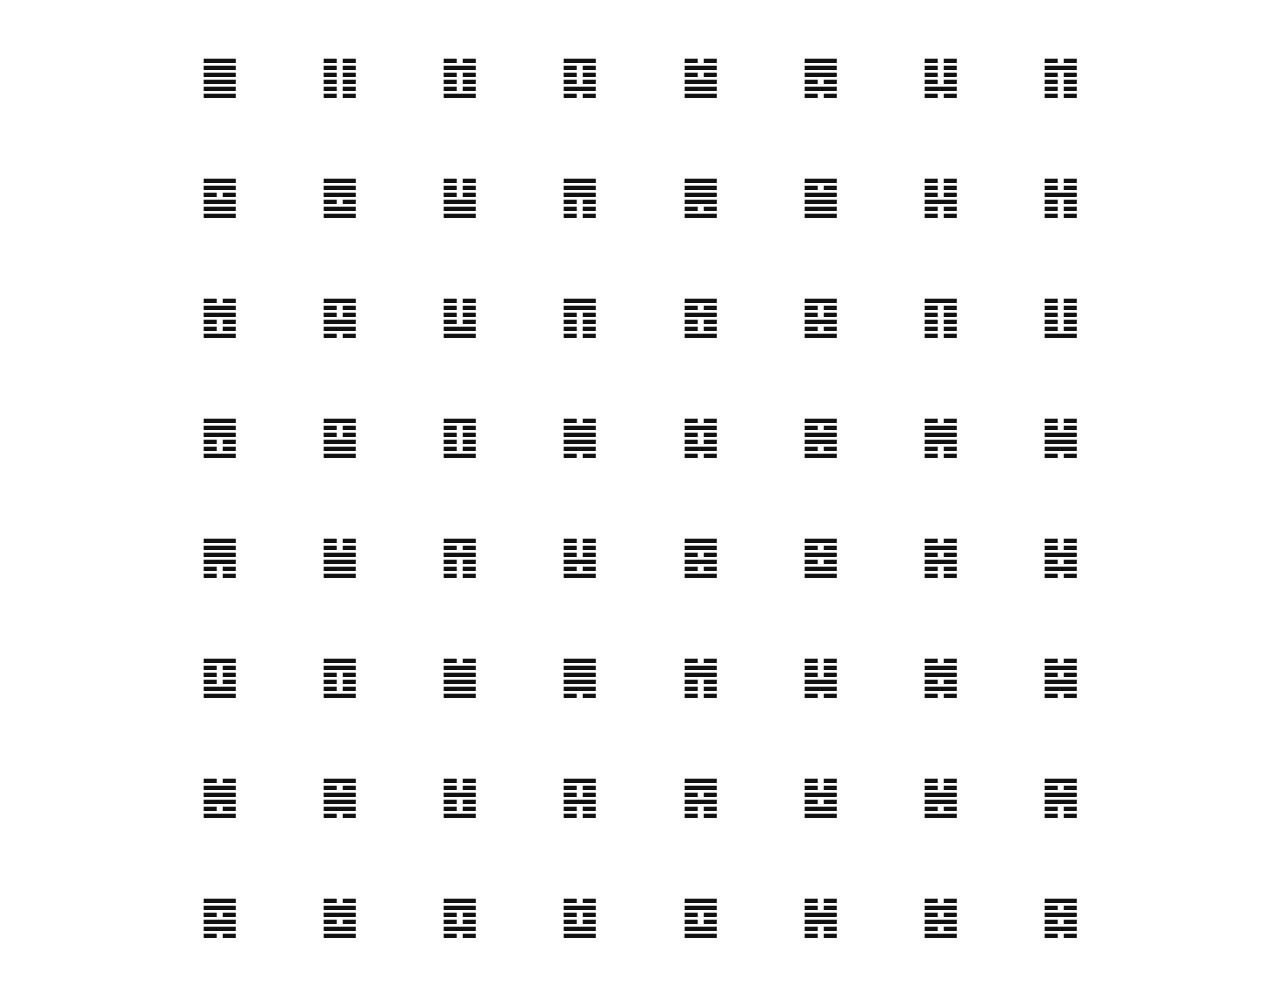
==== index.html @ 6d4bbe8e "hexgram grid" ====
<!doctype html>
<html lang="en">
  <head>
    <meta charset="utf-8">
    <meta name="viewport" content="width=device-width, initial-scale=1">
    <title>Yijing Hexagrams</title>
    <link rel="stylesheet" href="styles.css">
  </head>
  <body>
    <main class="hexagram-grid" aria-label="Yijing hexagrams">
      <a href="#hexagram-01" aria-label="Hexagram 1">䷀</a>
      <a href="#hexagram-02" aria-label="Hexagram 2">䷁</a>
      <a href="#hexagram-03" aria-label="Hexagram 3">䷂</a>
      <a href="#hexagram-04" aria-label="Hexagram 4">䷃</a>
      <a href="#hexagram-05" aria-label="Hexagram 5">䷄</a>
      <a href="#hexagram-06" aria-label="Hexagram 6">䷅</a>
      <a href="#hexagram-07" aria-label="Hexagram 7">䷆</a>
      <a href="#hexagram-08" aria-label="Hexagram 8">䷇</a>
      <a href="#hexagram-09" aria-label="Hexagram 9">䷈</a>
      <a href="#hexagram-10" aria-label="Hexagram 10">䷉</a>
      <a href="#hexagram-11" aria-label="Hexagram 11">䷊</a>
      <a href="#hexagram-12" aria-label="Hexagram 12">䷋</a>
      <a href="#hexagram-13" aria-label="Hexagram 13">䷌</a>
      <a href="#hexagram-14" aria-label="Hexagram 14">䷍</a>
      <a href="#hexagram-15" aria-label="Hexagram 15">䷎</a>
      <a href="#hexagram-16" aria-label="Hexagram 16">䷏</a>
      <a href="#hexagram-17" aria-label="Hexagram 17">䷐</a>
      <a href="#hexagram-18" aria-label="Hexagram 18">䷑</a>
      <a href="#hexagram-19" aria-label="Hexagram 19">䷒</a>
      <a href="#hexagram-20" aria-label="Hexagram 20">䷓</a>
      <a href="#hexagram-21" aria-label="Hexagram 21">䷔</a>
      <a href="#hexagram-22" aria-label="Hexagram 22">䷕</a>
      <a href="#hexagram-23" aria-label="Hexagram 23">䷖</a>
      <a href="#hexagram-24" aria-label="Hexagram 24">䷗</a>
      <a href="#hexagram-25" aria-label="Hexagram 25">䷘</a>
      <a href="#hexagram-26" aria-label="Hexagram 26">䷙</a>
      <a href="#hexagram-27" aria-label="Hexagram 27">䷚</a>
      <a href="#hexagram-28" aria-label="Hexagram 28">䷛</a>
      <a href="#hexagram-29" aria-label="Hexagram 29">䷜</a>
      <a href="#hexagram-30" aria-label="Hexagram 30">䷝</a>
      <a href="#hexagram-31" aria-label="Hexagram 31">䷞</a>
      <a href="#hexagram-32" aria-label="Hexagram 32">䷟</a>
      <a href="#hexagram-33" aria-label="Hexagram 33">䷠</a>
      <a href="#hexagram-34" aria-label="Hexagram 34">䷡</a>
      <a href="#hexagram-35" aria-label="Hexagram 35">䷢</a>
      <a href="#hexagram-36" aria-label="Hexagram 36">䷣</a>
      <a href="#hexagram-37" aria-label="Hexagram 37">䷤</a>
      <a href="#hexagram-38" aria-label="Hexagram 38">䷥</a>
      <a href="#hexagram-39" aria-label="Hexagram 39">䷦</a>
      <a href="#hexagram-40" aria-label="Hexagram 40">䷧</a>
      <a href="#hexagram-41" aria-label="Hexagram 41">䷨</a>
      <a href="#hexagram-42" aria-label="Hexagram 42">䷩</a>
      <a href="#hexagram-43" aria-label="Hexagram 43">䷪</a>
      <a href="#hexagram-44" aria-label="Hexagram 44">䷫</a>
      <a href="#hexagram-45" aria-label="Hexagram 45">䷬</a>
      <a href="#hexagram-46" aria-label="Hexagram 46">䷭</a>
      <a href="#hexagram-47" aria-label="Hexagram 47">䷮</a>
      <a href="#hexagram-48" aria-label="Hexagram 48">䷯</a>
      <a href="#hexagram-49" aria-label="Hexagram 49">䷰</a>
      <a href="#hexagram-50" aria-label="Hexagram 50">䷱</a>
      <a href="#hexagram-51" aria-label="Hexagram 51">䷲</a>
      <a href="#hexagram-52" aria-label="Hexagram 52">䷳</a>
      <a href="#hexagram-53" aria-label="Hexagram 53">䷴</a>
      <a href="#hexagram-54" aria-label="Hexagram 54">䷵</a>
      <a href="#hexagram-55" aria-label="Hexagram 55">䷶</a>
      <a href="#hexagram-56" aria-label="Hexagram 56">䷷</a>
      <a href="#hexagram-57" aria-label="Hexagram 57">䷸</a>
      <a href="#hexagram-58" aria-label="Hexagram 58">䷹</a>
      <a href="#hexagram-59" aria-label="Hexagram 59">䷺</a>
      <a href="#hexagram-60" aria-label="Hexagram 60">䷻</a>
      <a href="#hexagram-61" aria-label="Hexagram 61">䷼</a>
      <a href="#hexagram-62" aria-label="Hexagram 62">䷽</a>
      <a href="#hexagram-63" aria-label="Hexagram 63">䷾</a>
      <a href="#hexagram-64" aria-label="Hexagram 64">䷿</a>
    </main>
  </body>
</html>
---- styles.css ----
html,
body {
  margin: 0;
  min-height: 100%;
  background: #fff;
}

body {
  min-height: 100vh;
  display: grid;
  place-items: center;
  padding: 16px;
  box-sizing: border-box;
  font-family:
    "Noto Sans Symbols 2", "Segoe UI Symbol", "Apple Symbols", sans-serif;
}

.hexagram-grid {
  display: grid;
  grid-template-columns: repeat(8, minmax(0, 1fr));
  gap: 1px;
  width: min(960px, 100%);
  max-width: 960px;
}

.hexagram-grid a {
  display: grid;
  place-items: center;
  aspect-ratio: 1;
  color: #111;
  font-size: 2.75rem;
  line-height: 1;
  text-decoration: none;
}

.hexagram-grid a:hover,
.hexagram-grid a:focus-visible {
  outline: none;
}
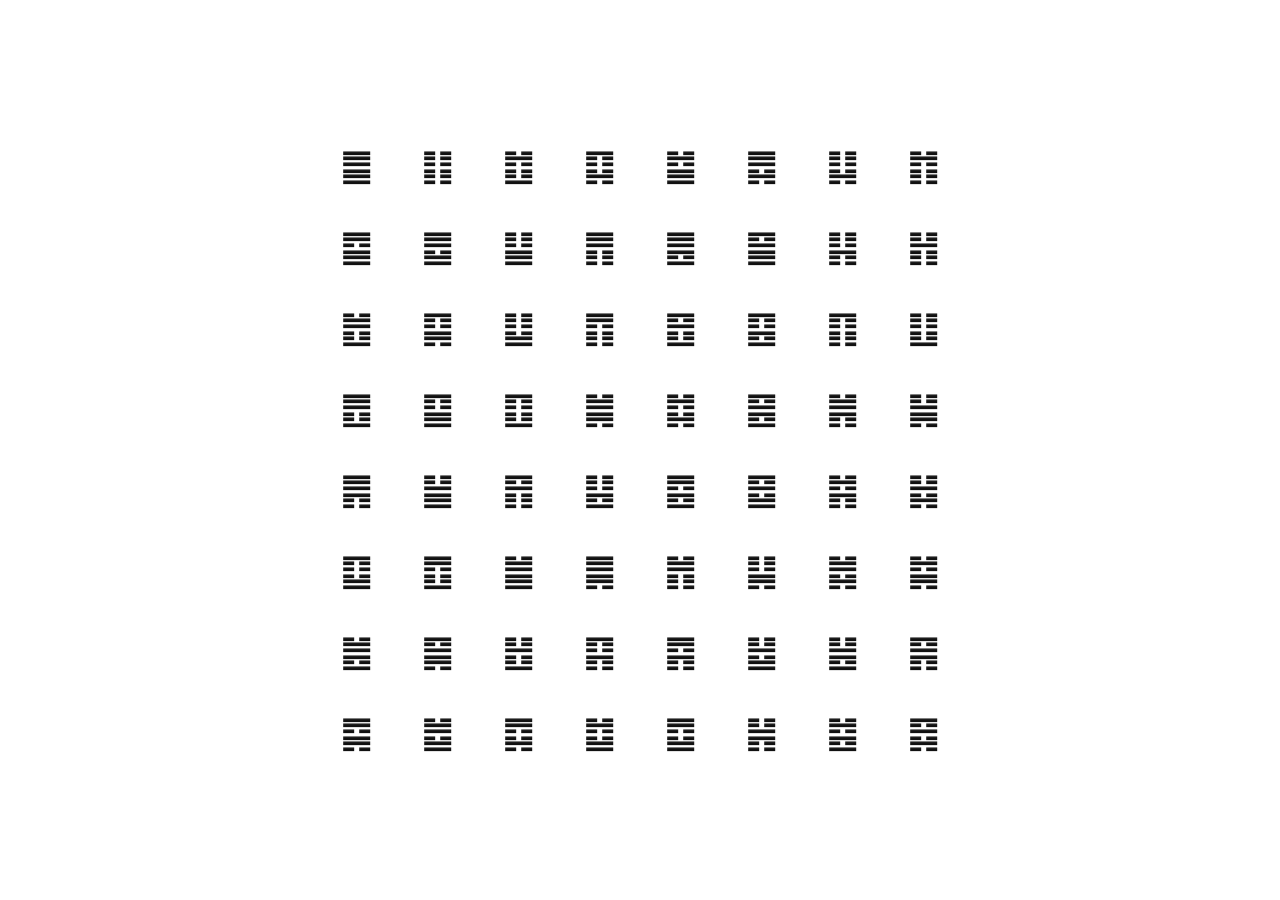
==== commit c53121e9: "squares" ====
--- a/index.html
+++ b/index.html
@@ -7,71 +7,132 @@
     <link rel="stylesheet" href="styles.css">
   </head>
   <body>
-    <main class="hexagram-grid" aria-label="Yijing hexagrams">
-      <a href="#hexagram-01" aria-label="Hexagram 1">䷀</a>
-      <a href="#hexagram-02" aria-label="Hexagram 2">䷁</a>
-      <a href="#hexagram-03" aria-label="Hexagram 3">䷂</a>
-      <a href="#hexagram-04" aria-label="Hexagram 4">䷃</a>
-      <a href="#hexagram-05" aria-label="Hexagram 5">䷄</a>
-      <a href="#hexagram-06" aria-label="Hexagram 6">䷅</a>
-      <a href="#hexagram-07" aria-label="Hexagram 7">䷆</a>
-      <a href="#hexagram-08" aria-label="Hexagram 8">䷇</a>
-      <a href="#hexagram-09" aria-label="Hexagram 9">䷈</a>
-      <a href="#hexagram-10" aria-label="Hexagram 10">䷉</a>
-      <a href="#hexagram-11" aria-label="Hexagram 11">䷊</a>
-      <a href="#hexagram-12" aria-label="Hexagram 12">䷋</a>
-      <a href="#hexagram-13" aria-label="Hexagram 13">䷌</a>
-      <a href="#hexagram-14" aria-label="Hexagram 14">䷍</a>
-      <a href="#hexagram-15" aria-label="Hexagram 15">䷎</a>
-      <a href="#hexagram-16" aria-label="Hexagram 16">䷏</a>
-      <a href="#hexagram-17" aria-label="Hexagram 17">䷐</a>
-      <a href="#hexagram-18" aria-label="Hexagram 18">䷑</a>
-      <a href="#hexagram-19" aria-label="Hexagram 19">䷒</a>
-      <a href="#hexagram-20" aria-label="Hexagram 20">䷓</a>
-      <a href="#hexagram-21" aria-label="Hexagram 21">䷔</a>
-      <a href="#hexagram-22" aria-label="Hexagram 22">䷕</a>
-      <a href="#hexagram-23" aria-label="Hexagram 23">䷖</a>
-      <a href="#hexagram-24" aria-label="Hexagram 24">䷗</a>
-      <a href="#hexagram-25" aria-label="Hexagram 25">䷘</a>
-      <a href="#hexagram-26" aria-label="Hexagram 26">䷙</a>
-      <a href="#hexagram-27" aria-label="Hexagram 27">䷚</a>
-      <a href="#hexagram-28" aria-label="Hexagram 28">䷛</a>
-      <a href="#hexagram-29" aria-label="Hexagram 29">䷜</a>
-      <a href="#hexagram-30" aria-label="Hexagram 30">䷝</a>
-      <a href="#hexagram-31" aria-label="Hexagram 31">䷞</a>
-      <a href="#hexagram-32" aria-label="Hexagram 32">䷟</a>
-      <a href="#hexagram-33" aria-label="Hexagram 33">䷠</a>
-      <a href="#hexagram-34" aria-label="Hexagram 34">䷡</a>
-      <a href="#hexagram-35" aria-label="Hexagram 35">䷢</a>
-      <a href="#hexagram-36" aria-label="Hexagram 36">䷣</a>
-      <a href="#hexagram-37" aria-label="Hexagram 37">䷤</a>
-      <a href="#hexagram-38" aria-label="Hexagram 38">䷥</a>
-      <a href="#hexagram-39" aria-label="Hexagram 39">䷦</a>
-      <a href="#hexagram-40" aria-label="Hexagram 40">䷧</a>
-      <a href="#hexagram-41" aria-label="Hexagram 41">䷨</a>
-      <a href="#hexagram-42" aria-label="Hexagram 42">䷩</a>
-      <a href="#hexagram-43" aria-label="Hexagram 43">䷪</a>
-      <a href="#hexagram-44" aria-label="Hexagram 44">䷫</a>
-      <a href="#hexagram-45" aria-label="Hexagram 45">䷬</a>
-      <a href="#hexagram-46" aria-label="Hexagram 46">䷭</a>
-      <a href="#hexagram-47" aria-label="Hexagram 47">䷮</a>
-      <a href="#hexagram-48" aria-label="Hexagram 48">䷯</a>
-      <a href="#hexagram-49" aria-label="Hexagram 49">䷰</a>
-      <a href="#hexagram-50" aria-label="Hexagram 50">䷱</a>
-      <a href="#hexagram-51" aria-label="Hexagram 51">䷲</a>
-      <a href="#hexagram-52" aria-label="Hexagram 52">䷳</a>
-      <a href="#hexagram-53" aria-label="Hexagram 53">䷴</a>
-      <a href="#hexagram-54" aria-label="Hexagram 54">䷵</a>
-      <a href="#hexagram-55" aria-label="Hexagram 55">䷶</a>
-      <a href="#hexagram-56" aria-label="Hexagram 56">䷷</a>
-      <a href="#hexagram-57" aria-label="Hexagram 57">䷸</a>
-      <a href="#hexagram-58" aria-label="Hexagram 58">䷹</a>
-      <a href="#hexagram-59" aria-label="Hexagram 59">䷺</a>
-      <a href="#hexagram-60" aria-label="Hexagram 60">䷻</a>
-      <a href="#hexagram-61" aria-label="Hexagram 61">䷼</a>
-      <a href="#hexagram-62" aria-label="Hexagram 62">䷽</a>
-      <a href="#hexagram-63" aria-label="Hexagram 63">䷾</a>
-      <a href="#hexagram-64" aria-label="Hexagram 64">䷿</a>
-    </main>
+    <div class="scene">
+      <div class="board-cube" id="board-cube">
+        <main class="face hexagram-grid" aria-label="Yijing hexagrams">
+          <a href="#hexagram-01" aria-label="Hexagram 1 乾"><span class="hexagram-label"><span class="symbol" aria-hidden="true">䷀</span><span class="hanzi" aria-hidden="true">乾</span></span></a>
+          <a href="#hexagram-02" aria-label="Hexagram 2 坤"><span class="hexagram-label"><span class="symbol" aria-hidden="true">䷁</span><span class="hanzi" aria-hidden="true">坤</span></span></a>
+          <a href="#hexagram-03" aria-label="Hexagram 3 屯"><span class="hexagram-label"><span class="symbol" aria-hidden="true">䷂</span><span class="hanzi" aria-hidden="true">屯</span></span></a>
+          <a href="#hexagram-04" aria-label="Hexagram 4 蒙"><span class="hexagram-label"><span class="symbol" aria-hidden="true">䷃</span><span class="hanzi" aria-hidden="true">蒙</span></span></a>
+          <a href="#hexagram-05" aria-label="Hexagram 5 需"><span class="hexagram-label"><span class="symbol" aria-hidden="true">䷄</span><span class="hanzi" aria-hidden="true">需</span></span></a>
+          <a href="#hexagram-06" aria-label="Hexagram 6 訟"><span class="hexagram-label"><span class="symbol" aria-hidden="true">䷅</span><span class="hanzi" aria-hidden="true">訟</span></span></a>
+          <a href="#hexagram-07" aria-label="Hexagram 7 師"><span class="hexagram-label"><span class="symbol" aria-hidden="true">䷆</span><span class="hanzi" aria-hidden="true">師</span></span></a>
+          <a href="#hexagram-08" aria-label="Hexagram 8 比"><span class="hexagram-label"><span class="symbol" aria-hidden="true">䷇</span><span class="hanzi" aria-hidden="true">比</span></span></a>
+          <a href="#hexagram-09" aria-label="Hexagram 9 小畜"><span class="hexagram-label"><span class="symbol" aria-hidden="true">䷈</span><span class="hanzi" aria-hidden="true">小畜</span></span></a>
+          <a href="#hexagram-10" aria-label="Hexagram 10 履"><span class="hexagram-label"><span class="symbol" aria-hidden="true">䷉</span><span class="hanzi" aria-hidden="true">履</span></span></a>
+          <a href="#hexagram-11" aria-label="Hexagram 11 泰"><span class="hexagram-label"><span class="symbol" aria-hidden="true">䷊</span><span class="hanzi" aria-hidden="true">泰</span></span></a>
+          <a href="#hexagram-12" aria-label="Hexagram 12 否"><span class="hexagram-label"><span class="symbol" aria-hidden="true">䷋</span><span class="hanzi" aria-hidden="true">否</span></span></a>
+          <a href="#hexagram-13" aria-label="Hexagram 13 同人"><span class="hexagram-label"><span class="symbol" aria-hidden="true">䷌</span><span class="hanzi" aria-hidden="true">同人</span></span></a>
+          <a href="#hexagram-14" aria-label="Hexagram 14 大有"><span class="hexagram-label"><span class="symbol" aria-hidden="true">䷍</span><span class="hanzi" aria-hidden="true">大有</span></span></a>
+          <a href="#hexagram-15" aria-label="Hexagram 15 謙"><span class="hexagram-label"><span class="symbol" aria-hidden="true">䷎</span><span class="hanzi" aria-hidden="true">謙</span></span></a>
+          <a href="#hexagram-16" aria-label="Hexagram 16 豫"><span class="hexagram-label"><span class="symbol" aria-hidden="true">䷏</span><span class="hanzi" aria-hidden="true">豫</span></span></a>
+          <a href="#hexagram-17" aria-label="Hexagram 17 隨"><span class="hexagram-label"><span class="symbol" aria-hidden="true">䷐</span><span class="hanzi" aria-hidden="true">隨</span></span></a>
+          <a href="#hexagram-18" aria-label="Hexagram 18 蠱"><span class="hexagram-label"><span class="symbol" aria-hidden="true">䷑</span><span class="hanzi" aria-hidden="true">蠱</span></span></a>
+          <a href="#hexagram-19" aria-label="Hexagram 19 臨"><span class="hexagram-label"><span class="symbol" aria-hidden="true">䷒</span><span class="hanzi" aria-hidden="true">臨</span></span></a>
+          <a href="#hexagram-20" aria-label="Hexagram 20 觀"><span class="hexagram-label"><span class="symbol" aria-hidden="true">䷓</span><span class="hanzi" aria-hidden="true">觀</span></span></a>
+          <a href="#hexagram-21" aria-label="Hexagram 21 噬嗑"><span class="hexagram-label"><span class="symbol" aria-hidden="true">䷔</span><span class="hanzi" aria-hidden="true">噬嗑</span></span></a>
+          <a href="#hexagram-22" aria-label="Hexagram 22 賁"><span class="hexagram-label"><span class="symbol" aria-hidden="true">䷕</span><span class="hanzi" aria-hidden="true">賁</span></span></a>
+          <a href="#hexagram-23" aria-label="Hexagram 23 剝"><span class="hexagram-label"><span class="symbol" aria-hidden="true">䷖</span><span class="hanzi" aria-hidden="true">剝</span></span></a>
+          <a href="#hexagram-24" aria-label="Hexagram 24 復"><span class="hexagram-label"><span class="symbol" aria-hidden="true">䷗</span><span class="hanzi" aria-hidden="true">復</span></span></a>
+          <a href="#hexagram-25" aria-label="Hexagram 25 無妄"><span class="hexagram-label"><span class="symbol" aria-hidden="true">䷘</span><span class="hanzi" aria-hidden="true">無妄</span></span></a>
+          <a href="#hexagram-26" aria-label="Hexagram 26 大畜"><span class="hexagram-label"><span class="symbol" aria-hidden="true">䷙</span><span class="hanzi" aria-hidden="true">大畜</span></span></a>
+          <a href="#hexagram-27" aria-label="Hexagram 27 頤"><span class="hexagram-label"><span class="symbol" aria-hidden="true">䷚</span><span class="hanzi" aria-hidden="true">頤</span></span></a>
+          <a href="#hexagram-28" aria-label="Hexagram 28 大過"><span class="hexagram-label"><span class="symbol" aria-hidden="true">䷛</span><span class="hanzi" aria-hidden="true">大過</span></span></a>
+          <a href="#hexagram-29" aria-label="Hexagram 29 坎"><span class="hexagram-label"><span class="symbol" aria-hidden="true">䷜</span><span class="hanzi" aria-hidden="true">坎</span></span></a>
+          <a href="#hexagram-30" aria-label="Hexagram 30 離"><span class="hexagram-label"><span class="symbol" aria-hidden="true">䷝</span><span class="hanzi" aria-hidden="true">離</span></span></a>
+          <a href="#hexagram-31" aria-label="Hexagram 31 咸"><span class="hexagram-label"><span class="symbol" aria-hidden="true">䷞</span><span class="hanzi" aria-hidden="true">咸</span></span></a>
+          <a href="#hexagram-32" aria-label="Hexagram 32 恆"><span class="hexagram-label"><span class="symbol" aria-hidden="true">䷟</span><span class="hanzi" aria-hidden="true">恆</span></span></a>
+          <a href="#hexagram-33" aria-label="Hexagram 33 遯"><span class="hexagram-label"><span class="symbol" aria-hidden="true">䷠</span><span class="hanzi" aria-hidden="true">遯</span></span></a>
+          <a href="#hexagram-34" aria-label="Hexagram 34 大壯"><span class="hexagram-label"><span class="symbol" aria-hidden="true">䷡</span><span class="hanzi" aria-hidden="true">大壯</span></span></a>
+          <a href="#hexagram-35" aria-label="Hexagram 35 晉"><span class="hexagram-label"><span class="symbol" aria-hidden="true">䷢</span><span class="hanzi" aria-hidden="true">晉</span></span></a>
+          <a href="#hexagram-36" aria-label="Hexagram 36 明夷"><span class="hexagram-label"><span class="symbol" aria-hidden="true">䷣</span><span class="hanzi" aria-hidden="true">明夷</span></span></a>
+          <a href="#hexagram-37" aria-label="Hexagram 37 家人"><span class="hexagram-label"><span class="symbol" aria-hidden="true">䷤</span><span class="hanzi" aria-hidden="true">家人</span></span></a>
+          <a href="#hexagram-38" aria-label="Hexagram 38 睽"><span class="hexagram-label"><span class="symbol" aria-hidden="true">䷥</span><span class="hanzi" aria-hidden="true">睽</span></span></a>
+          <a href="#hexagram-39" aria-label="Hexagram 39 蹇"><span class="hexagram-label"><span class="symbol" aria-hidden="true">䷦</span><span class="hanzi" aria-hidden="true">蹇</span></span></a>
+          <a href="#hexagram-40" aria-label="Hexagram 40 解"><span class="hexagram-label"><span class="symbol" aria-hidden="true">䷧</span><span class="hanzi" aria-hidden="true">解</span></span></a>
+          <a href="#hexagram-41" aria-label="Hexagram 41 損"><span class="hexagram-label"><span class="symbol" aria-hidden="true">䷨</span><span class="hanzi" aria-hidden="true">損</span></span></a>
+          <a href="#hexagram-42" aria-label="Hexagram 42 益"><span class="hexagram-label"><span class="symbol" aria-hidden="true">䷩</span><span class="hanzi" aria-hidden="true">益</span></span></a>
+          <a href="#hexagram-43" aria-label="Hexagram 43 夬"><span class="hexagram-label"><span class="symbol" aria-hidden="true">䷪</span><span class="hanzi" aria-hidden="true">夬</span></span></a>
+          <a href="#hexagram-44" aria-label="Hexagram 44 姤"><span class="hexagram-label"><span class="symbol" aria-hidden="true">䷫</span><span class="hanzi" aria-hidden="true">姤</span></span></a>
+          <a href="#hexagram-45" aria-label="Hexagram 45 萃"><span class="hexagram-label"><span class="symbol" aria-hidden="true">䷬</span><span class="hanzi" aria-hidden="true">萃</span></span></a>
+          <a href="#hexagram-46" aria-label="Hexagram 46 升"><span class="hexagram-label"><span class="symbol" aria-hidden="true">䷭</span><span class="hanzi" aria-hidden="true">升</span></span></a>
+          <a href="#hexagram-47" aria-label="Hexagram 47 困"><span class="hexagram-label"><span class="symbol" aria-hidden="true">䷮</span><span class="hanzi" aria-hidden="true">困</span></span></a>
+          <a href="#hexagram-48" aria-label="Hexagram 48 井"><span class="hexagram-label"><span class="symbol" aria-hidden="true">䷯</span><span class="hanzi" aria-hidden="true">井</span></span></a>
+          <a href="#hexagram-49" aria-label="Hexagram 49 革"><span class="hexagram-label"><span class="symbol" aria-hidden="true">䷰</span><span class="hanzi" aria-hidden="true">革</span></span></a>
+          <a href="#hexagram-50" aria-label="Hexagram 50 鼎"><span class="hexagram-label"><span class="symbol" aria-hidden="true">䷱</span><span class="hanzi" aria-hidden="true">鼎</span></span></a>
+          <a href="#hexagram-51" aria-label="Hexagram 51 震"><span class="hexagram-label"><span class="symbol" aria-hidden="true">䷲</span><span class="hanzi" aria-hidden="true">震</span></span></a>
+          <a href="#hexagram-52" aria-label="Hexagram 52 艮"><span class="hexagram-label"><span class="symbol" aria-hidden="true">䷳</span><span class="hanzi" aria-hidden="true">艮</span></span></a>
+          <a href="#hexagram-53" aria-label="Hexagram 53 漸"><span class="hexagram-label"><span class="symbol" aria-hidden="true">䷴</span><span class="hanzi" aria-hidden="true">漸</span></span></a>
+          <a href="#hexagram-54" aria-label="Hexagram 54 歸妹"><span class="hexagram-label"><span class="symbol" aria-hidden="true">䷵</span><span class="hanzi" aria-hidden="true">歸妹</span></span></a>
+          <a href="#hexagram-55" aria-label="Hexagram 55 豐"><span class="hexagram-label"><span class="symbol" aria-hidden="true">䷶</span><span class="hanzi" aria-hidden="true">豐</span></span></a>
+          <a href="#hexagram-56" aria-label="Hexagram 56 旅"><span class="hexagram-label"><span class="symbol" aria-hidden="true">䷷</span><span class="hanzi" aria-hidden="true">旅</span></span></a>
+          <a href="#hexagram-57" aria-label="Hexagram 57 巽"><span class="hexagram-label"><span class="symbol" aria-hidden="true">䷸</span><span class="hanzi" aria-hidden="true">巽</span></span></a>
+          <a href="#hexagram-58" aria-label="Hexagram 58 兌"><span class="hexagram-label"><span class="symbol" aria-hidden="true">䷹</span><span class="hanzi" aria-hidden="true">兌</span></span></a>
+          <a href="#hexagram-59" aria-label="Hexagram 59 渙"><span class="hexagram-label"><span class="symbol" aria-hidden="true">䷺</span><span class="hanzi" aria-hidden="true">渙</span></span></a>
+          <a href="#hexagram-60" aria-label="Hexagram 60 節"><span class="hexagram-label"><span class="symbol" aria-hidden="true">䷻</span><span class="hanzi" aria-hidden="true">節</span></span></a>
+          <a href="#hexagram-61" aria-label="Hexagram 61 中孚"><span class="hexagram-label"><span class="symbol" aria-hidden="true">䷼</span><span class="hanzi" aria-hidden="true">中孚</span></span></a>
+          <a href="#hexagram-62" aria-label="Hexagram 62 小過"><span class="hexagram-label"><span class="symbol" aria-hidden="true">䷽</span><span class="hanzi" aria-hidden="true">小過</span></span></a>
+          <a href="#hexagram-63" aria-label="Hexagram 63 既濟"><span class="hexagram-label"><span class="symbol" aria-hidden="true">䷾</span><span class="hanzi" aria-hidden="true">既濟</span></span></a>
+          <a href="#hexagram-64" aria-label="Hexagram 64 未濟"><span class="hexagram-label"><span class="symbol" aria-hidden="true">䷿</span><span class="hanzi" aria-hidden="true">未濟</span></span></a>
+        </main>
+        <section class="face chapter-detail" aria-live="polite">
+          <div class="chapter-frame">
+            <p class="chapter-kicker" id="chapter-kicker">易經</p>
+            <h1 class="chapter-title" id="chapter-title">第01卦 乾</h1>
+            <p class="chapter-symbol" id="chapter-symbol">䷀</p>
+            <div class="chapter-copy" id="chapter-copy">
+              <p>天地玄黃，宇宙洪荒。日月盈昃，辰宿列張。寒來暑往，秋收冬藏。此處暫為章節占位，用以承接卦辭、彖傳、象傳與後續注解。</p>
+              <p>雲騰致雨，露結為霜。金生麗水，玉出崑岡。若此頁日後接入正文，版面可在此延展出段落、註腳、異文與今譯。</p>
+            </div>
+            <button class="chapter-close" id="chapter-close" type="button">返回卦盤</button>
+          </div>
+        </section>
+      </div>
+    </div>
+    <script>
+      const cube = document.getElementById("board-cube");
+      const grid = document.querySelector(".hexagram-grid");
+      const title = document.getElementById("chapter-title");
+      const kicker = document.getElementById("chapter-kicker");
+      const symbol = document.getElementById("chapter-symbol");
+      const copy = document.getElementById("chapter-copy");
+      const closeButton = document.getElementById("chapter-close");
+
+      const fillerParagraphs = [
+        "天地玄黃，宇宙洪荒。日月盈昃，辰宿列張。寒來暑往，秋收冬藏。此處暫為章節占位，用以承接卦辭、彖傳、象傳與後續注解。",
+        "雲騰致雨，露結為霜。金生麗水，玉出崑岡。若此頁日後接入正文，版面可在此延展出段落、註腳、異文與今譯。",
+        "龍師火帝，鳥官人皇。推步陰陽，裁成文理。今先置漢文假稿，使翻面之後有篇章氣息，待真實內容補入時再行替換。"
+      ];
+
+      function openChapter(link) {
+        const match = link.getAttribute("href")?.match(/(\\d+)/);
+        const number = match ? match[1] : "01";
+        const hanzi = link.querySelector(".hanzi")?.textContent?.trim() || "";
+        const mark = link.querySelector(".symbol")?.textContent?.trim() || "";
+
+        kicker.textContent = "易經 占位章節";
+        title.textContent = `第${number}卦 ${hanzi}`;
+        symbol.textContent = mark;
+        copy.innerHTML = fillerParagraphs
+          .map((paragraph) => `<p>${paragraph}</p>`)
+          .join("");
+
+        cube.classList.add("is-flipped");
+      }
+
+      grid.addEventListener("click", (event) => {
+        const link = event.target.closest("a");
+        if (!link) {
+          return;
+        }
+
+        event.preventDefault();
+        openChapter(link);
+      });
+
+      closeButton.addEventListener("click", () => {
+        cube.classList.remove("is-flipped");
+      });
+    </script>
   </body>
 </html>
--- a/styles.css
+++ b/styles.css
@@ -9,18 +9,43 @@
   min-height: 100vh;
   display: grid;
   place-items: center;
-  padding: 16px;
+  padding: 0;
   box-sizing: border-box;
   font-family:
     "Noto Sans Symbols 2", "Segoe UI Symbol", "Apple Symbols", sans-serif;
 }
 
+.scene {
+  width: min(72vmin, calc(100vmin - 24px));
+  aspect-ratio: 1;
+  perspective: 1800px;
+}
+
+.board-cube {
+  position: relative;
+  width: 100%;
+  height: 100%;
+  transform-style: preserve-3d;
+  transition: transform 1100ms cubic-bezier(0.2, 0.8, 0.2, 1);
+}
+
+.board-cube.is-flipped {
+  transform: rotateY(180deg);
+}
+
+.face {
+  position: absolute;
+  inset: 0;
+  backface-visibility: hidden;
+}
+
 .hexagram-grid {
   display: grid;
   grid-template-columns: repeat(8, minmax(0, 1fr));
-  gap: 1px;
-  width: min(960px, 100%);
-  max-width: 960px;
+  gap: 0;
+  width: 100%;
+  height: 100%;
+  background: #fff;
 }
 
 .hexagram-grid a {
@@ -28,12 +53,112 @@
   place-items: center;
   aspect-ratio: 1;
   color: #111;
-  font-size: 2.75rem;
+  text-decoration: none;
+  perspective: 900px;
+  overflow: hidden;
+}
+
+.hexagram-label {
+  position: relative;
+  width: 100%;
+  height: 100%;
+  transform-style: preserve-3d;
+  transition: transform 700ms cubic-bezier(0.2, 0.8, 0.2, 1);
+}
+
+.symbol,
+.hanzi {
+  position: absolute;
+  inset: 0;
+  display: grid;
+  place-items: center;
+  backface-visibility: hidden;
   line-height: 1;
-  text-decoration: none;
+}
+
+.symbol {
+  font-size: clamp(1.6rem, 2.8vw, 2.75rem);
+  transform: rotateY(0deg) translateZ(1.25rem);
+}
+
+.hanzi {
+  font-size: clamp(0.9rem, 1.6vw, 1.4rem);
+  letter-spacing: 0.04em;
+  transform: rotateY(180deg) translateZ(1.25rem);
+}
+
+.hexagram-grid a:hover .hexagram-label,
+.hexagram-grid a:focus-visible .hexagram-label {
+  transform: rotateY(180deg);
 }
 
 .hexagram-grid a:hover,
 .hexagram-grid a:focus-visible {
   outline: none;
 }
+
+.chapter-detail {
+  display: grid;
+  place-items: center;
+  padding: clamp(1rem, 2.5vmin, 1.5rem);
+  box-sizing: border-box;
+  background: #fff;
+  transform: rotateY(180deg);
+}
+
+.chapter-frame {
+  display: grid;
+  grid-template-rows: auto auto auto 1fr auto;
+  width: 100%;
+  height: 100%;
+  padding: clamp(1rem, 3vmin, 2rem);
+  box-sizing: border-box;
+  border: 1px solid #111;
+}
+
+.chapter-kicker,
+.chapter-title,
+.chapter-symbol,
+.chapter-copy {
+  margin: 0;
+}
+
+.chapter-kicker {
+  font-size: clamp(0.75rem, 1.3vmin, 0.95rem);
+  letter-spacing: 0.16em;
+}
+
+.chapter-title {
+  margin-top: 0.5rem;
+  font-size: clamp(1.25rem, 2.6vmin, 2rem);
+  font-weight: 400;
+}
+
+.chapter-symbol {
+  margin-top: 0.75rem;
+  font-size: clamp(2rem, 4.8vmin, 3.5rem);
+  line-height: 1;
+}
+
+.chapter-copy {
+  margin-top: 1rem;
+  overflow: auto;
+  font-size: clamp(0.95rem, 1.9vmin, 1.2rem);
+  line-height: 1.8;
+}
+
+.chapter-copy p + p {
+  margin-top: 0.9rem;
+}
+
+.chapter-close {
+  justify-self: start;
+  margin-top: 1rem;
+  padding: 0;
+  border: 0;
+  background: transparent;
+  color: #111;
+  font: inherit;
+  letter-spacing: 0.08em;
+  cursor: pointer;
+}
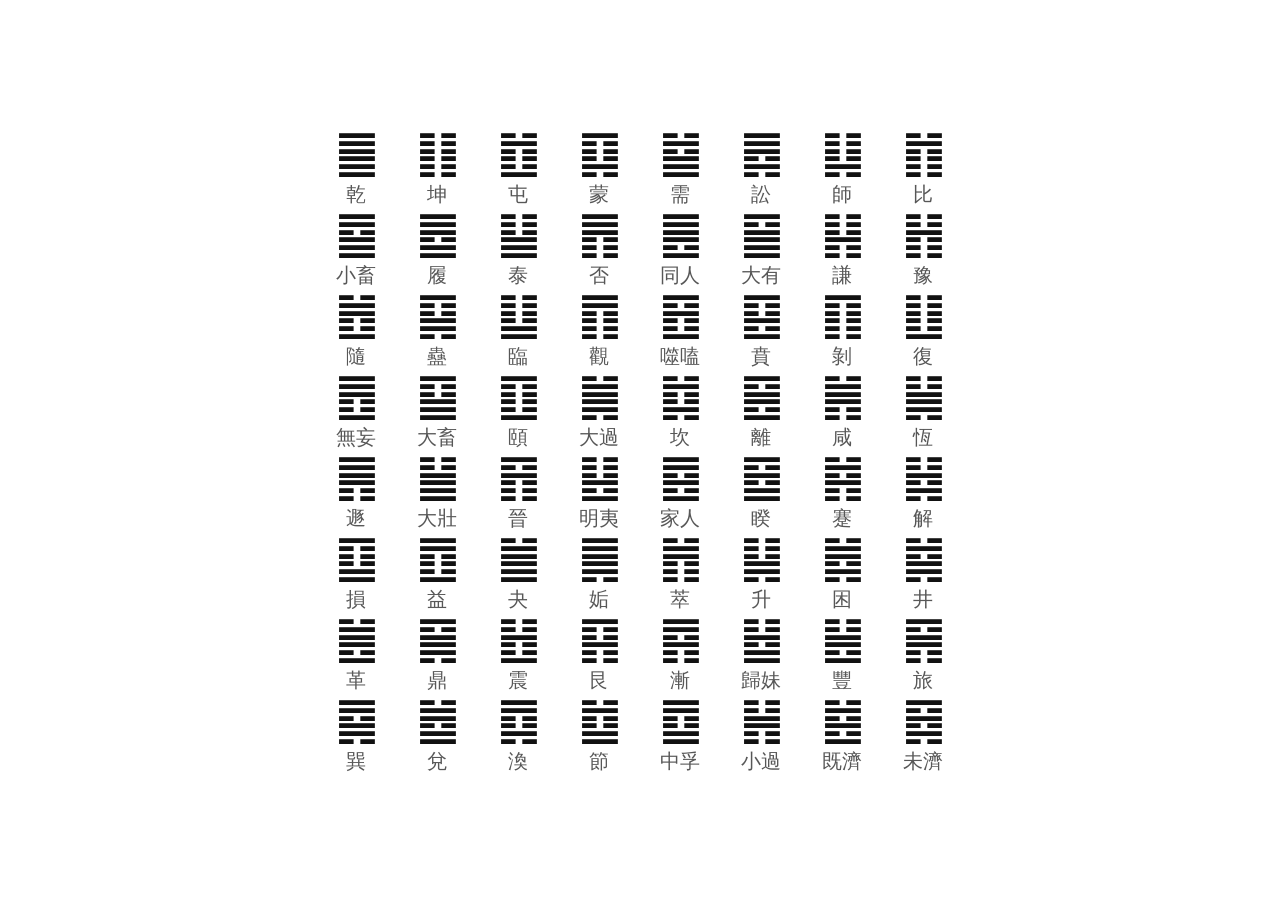
==== commit 1016217e: "remove 3d" ====
--- a/index.html
+++ b/index.html
@@ -1,123 +1,1028 @@
 <!doctype html>
 <html lang="en">
   <head>
-    <meta charset="utf-8">
-    <meta name="viewport" content="width=device-width, initial-scale=1">
+    <meta charset="utf-8" />
+    <meta name="viewport" content="width=device-width, initial-scale=1" />
     <title>Yijing Hexagrams</title>
-    <link rel="stylesheet" href="styles.css">
+    <link rel="stylesheet" href="styles.css" />
   </head>
   <body>
     <div class="scene">
-      <div class="board-cube" id="board-cube">
-        <main class="face hexagram-grid" aria-label="Yijing hexagrams">
-          <a href="#hexagram-01" aria-label="Hexagram 1 乾"><span class="hexagram-label"><span class="symbol" aria-hidden="true">䷀</span><span class="hanzi" aria-hidden="true">乾</span></span></a>
-          <a href="#hexagram-02" aria-label="Hexagram 2 坤"><span class="hexagram-label"><span class="symbol" aria-hidden="true">䷁</span><span class="hanzi" aria-hidden="true">坤</span></span></a>
-          <a href="#hexagram-03" aria-label="Hexagram 3 屯"><span class="hexagram-label"><span class="symbol" aria-hidden="true">䷂</span><span class="hanzi" aria-hidden="true">屯</span></span></a>
-          <a href="#hexagram-04" aria-label="Hexagram 4 蒙"><span class="hexagram-label"><span class="symbol" aria-hidden="true">䷃</span><span class="hanzi" aria-hidden="true">蒙</span></span></a>
-          <a href="#hexagram-05" aria-label="Hexagram 5 需"><span class="hexagram-label"><span class="symbol" aria-hidden="true">䷄</span><span class="hanzi" aria-hidden="true">需</span></span></a>
-          <a href="#hexagram-06" aria-label="Hexagram 6 訟"><span class="hexagram-label"><span class="symbol" aria-hidden="true">䷅</span><span class="hanzi" aria-hidden="true">訟</span></span></a>
-          <a href="#hexagram-07" aria-label="Hexagram 7 師"><span class="hexagram-label"><span class="symbol" aria-hidden="true">䷆</span><span class="hanzi" aria-hidden="true">師</span></span></a>
-          <a href="#hexagram-08" aria-label="Hexagram 8 比"><span class="hexagram-label"><span class="symbol" aria-hidden="true">䷇</span><span class="hanzi" aria-hidden="true">比</span></span></a>
-          <a href="#hexagram-09" aria-label="Hexagram 9 小畜"><span class="hexagram-label"><span class="symbol" aria-hidden="true">䷈</span><span class="hanzi" aria-hidden="true">小畜</span></span></a>
-          <a href="#hexagram-10" aria-label="Hexagram 10 履"><span class="hexagram-label"><span class="symbol" aria-hidden="true">䷉</span><span class="hanzi" aria-hidden="true">履</span></span></a>
-          <a href="#hexagram-11" aria-label="Hexagram 11 泰"><span class="hexagram-label"><span class="symbol" aria-hidden="true">䷊</span><span class="hanzi" aria-hidden="true">泰</span></span></a>
-          <a href="#hexagram-12" aria-label="Hexagram 12 否"><span class="hexagram-label"><span class="symbol" aria-hidden="true">䷋</span><span class="hanzi" aria-hidden="true">否</span></span></a>
-          <a href="#hexagram-13" aria-label="Hexagram 13 同人"><span class="hexagram-label"><span class="symbol" aria-hidden="true">䷌</span><span class="hanzi" aria-hidden="true">同人</span></span></a>
-          <a href="#hexagram-14" aria-label="Hexagram 14 大有"><span class="hexagram-label"><span class="symbol" aria-hidden="true">䷍</span><span class="hanzi" aria-hidden="true">大有</span></span></a>
-          <a href="#hexagram-15" aria-label="Hexagram 15 謙"><span class="hexagram-label"><span class="symbol" aria-hidden="true">䷎</span><span class="hanzi" aria-hidden="true">謙</span></span></a>
-          <a href="#hexagram-16" aria-label="Hexagram 16 豫"><span class="hexagram-label"><span class="symbol" aria-hidden="true">䷏</span><span class="hanzi" aria-hidden="true">豫</span></span></a>
-          <a href="#hexagram-17" aria-label="Hexagram 17 隨"><span class="hexagram-label"><span class="symbol" aria-hidden="true">䷐</span><span class="hanzi" aria-hidden="true">隨</span></span></a>
-          <a href="#hexagram-18" aria-label="Hexagram 18 蠱"><span class="hexagram-label"><span class="symbol" aria-hidden="true">䷑</span><span class="hanzi" aria-hidden="true">蠱</span></span></a>
-          <a href="#hexagram-19" aria-label="Hexagram 19 臨"><span class="hexagram-label"><span class="symbol" aria-hidden="true">䷒</span><span class="hanzi" aria-hidden="true">臨</span></span></a>
-          <a href="#hexagram-20" aria-label="Hexagram 20 觀"><span class="hexagram-label"><span class="symbol" aria-hidden="true">䷓</span><span class="hanzi" aria-hidden="true">觀</span></span></a>
-          <a href="#hexagram-21" aria-label="Hexagram 21 噬嗑"><span class="hexagram-label"><span class="symbol" aria-hidden="true">䷔</span><span class="hanzi" aria-hidden="true">噬嗑</span></span></a>
-          <a href="#hexagram-22" aria-label="Hexagram 22 賁"><span class="hexagram-label"><span class="symbol" aria-hidden="true">䷕</span><span class="hanzi" aria-hidden="true">賁</span></span></a>
-          <a href="#hexagram-23" aria-label="Hexagram 23 剝"><span class="hexagram-label"><span class="symbol" aria-hidden="true">䷖</span><span class="hanzi" aria-hidden="true">剝</span></span></a>
-          <a href="#hexagram-24" aria-label="Hexagram 24 復"><span class="hexagram-label"><span class="symbol" aria-hidden="true">䷗</span><span class="hanzi" aria-hidden="true">復</span></span></a>
-          <a href="#hexagram-25" aria-label="Hexagram 25 無妄"><span class="hexagram-label"><span class="symbol" aria-hidden="true">䷘</span><span class="hanzi" aria-hidden="true">無妄</span></span></a>
-          <a href="#hexagram-26" aria-label="Hexagram 26 大畜"><span class="hexagram-label"><span class="symbol" aria-hidden="true">䷙</span><span class="hanzi" aria-hidden="true">大畜</span></span></a>
-          <a href="#hexagram-27" aria-label="Hexagram 27 頤"><span class="hexagram-label"><span class="symbol" aria-hidden="true">䷚</span><span class="hanzi" aria-hidden="true">頤</span></span></a>
-          <a href="#hexagram-28" aria-label="Hexagram 28 大過"><span class="hexagram-label"><span class="symbol" aria-hidden="true">䷛</span><span class="hanzi" aria-hidden="true">大過</span></span></a>
-          <a href="#hexagram-29" aria-label="Hexagram 29 坎"><span class="hexagram-label"><span class="symbol" aria-hidden="true">䷜</span><span class="hanzi" aria-hidden="true">坎</span></span></a>
-          <a href="#hexagram-30" aria-label="Hexagram 30 離"><span class="hexagram-label"><span class="symbol" aria-hidden="true">䷝</span><span class="hanzi" aria-hidden="true">離</span></span></a>
-          <a href="#hexagram-31" aria-label="Hexagram 31 咸"><span class="hexagram-label"><span class="symbol" aria-hidden="true">䷞</span><span class="hanzi" aria-hidden="true">咸</span></span></a>
-          <a href="#hexagram-32" aria-label="Hexagram 32 恆"><span class="hexagram-label"><span class="symbol" aria-hidden="true">䷟</span><span class="hanzi" aria-hidden="true">恆</span></span></a>
-          <a href="#hexagram-33" aria-label="Hexagram 33 遯"><span class="hexagram-label"><span class="symbol" aria-hidden="true">䷠</span><span class="hanzi" aria-hidden="true">遯</span></span></a>
-          <a href="#hexagram-34" aria-label="Hexagram 34 大壯"><span class="hexagram-label"><span class="symbol" aria-hidden="true">䷡</span><span class="hanzi" aria-hidden="true">大壯</span></span></a>
-          <a href="#hexagram-35" aria-label="Hexagram 35 晉"><span class="hexagram-label"><span class="symbol" aria-hidden="true">䷢</span><span class="hanzi" aria-hidden="true">晉</span></span></a>
-          <a href="#hexagram-36" aria-label="Hexagram 36 明夷"><span class="hexagram-label"><span class="symbol" aria-hidden="true">䷣</span><span class="hanzi" aria-hidden="true">明夷</span></span></a>
-          <a href="#hexagram-37" aria-label="Hexagram 37 家人"><span class="hexagram-label"><span class="symbol" aria-hidden="true">䷤</span><span class="hanzi" aria-hidden="true">家人</span></span></a>
-          <a href="#hexagram-38" aria-label="Hexagram 38 睽"><span class="hexagram-label"><span class="symbol" aria-hidden="true">䷥</span><span class="hanzi" aria-hidden="true">睽</span></span></a>
-          <a href="#hexagram-39" aria-label="Hexagram 39 蹇"><span class="hexagram-label"><span class="symbol" aria-hidden="true">䷦</span><span class="hanzi" aria-hidden="true">蹇</span></span></a>
-          <a href="#hexagram-40" aria-label="Hexagram 40 解"><span class="hexagram-label"><span class="symbol" aria-hidden="true">䷧</span><span class="hanzi" aria-hidden="true">解</span></span></a>
-          <a href="#hexagram-41" aria-label="Hexagram 41 損"><span class="hexagram-label"><span class="symbol" aria-hidden="true">䷨</span><span class="hanzi" aria-hidden="true">損</span></span></a>
-          <a href="#hexagram-42" aria-label="Hexagram 42 益"><span class="hexagram-label"><span class="symbol" aria-hidden="true">䷩</span><span class="hanzi" aria-hidden="true">益</span></span></a>
-          <a href="#hexagram-43" aria-label="Hexagram 43 夬"><span class="hexagram-label"><span class="symbol" aria-hidden="true">䷪</span><span class="hanzi" aria-hidden="true">夬</span></span></a>
-          <a href="#hexagram-44" aria-label="Hexagram 44 姤"><span class="hexagram-label"><span class="symbol" aria-hidden="true">䷫</span><span class="hanzi" aria-hidden="true">姤</span></span></a>
-          <a href="#hexagram-45" aria-label="Hexagram 45 萃"><span class="hexagram-label"><span class="symbol" aria-hidden="true">䷬</span><span class="hanzi" aria-hidden="true">萃</span></span></a>
-          <a href="#hexagram-46" aria-label="Hexagram 46 升"><span class="hexagram-label"><span class="symbol" aria-hidden="true">䷭</span><span class="hanzi" aria-hidden="true">升</span></span></a>
-          <a href="#hexagram-47" aria-label="Hexagram 47 困"><span class="hexagram-label"><span class="symbol" aria-hidden="true">䷮</span><span class="hanzi" aria-hidden="true">困</span></span></a>
-          <a href="#hexagram-48" aria-label="Hexagram 48 井"><span class="hexagram-label"><span class="symbol" aria-hidden="true">䷯</span><span class="hanzi" aria-hidden="true">井</span></span></a>
-          <a href="#hexagram-49" aria-label="Hexagram 49 革"><span class="hexagram-label"><span class="symbol" aria-hidden="true">䷰</span><span class="hanzi" aria-hidden="true">革</span></span></a>
-          <a href="#hexagram-50" aria-label="Hexagram 50 鼎"><span class="hexagram-label"><span class="symbol" aria-hidden="true">䷱</span><span class="hanzi" aria-hidden="true">鼎</span></span></a>
-          <a href="#hexagram-51" aria-label="Hexagram 51 震"><span class="hexagram-label"><span class="symbol" aria-hidden="true">䷲</span><span class="hanzi" aria-hidden="true">震</span></span></a>
-          <a href="#hexagram-52" aria-label="Hexagram 52 艮"><span class="hexagram-label"><span class="symbol" aria-hidden="true">䷳</span><span class="hanzi" aria-hidden="true">艮</span></span></a>
-          <a href="#hexagram-53" aria-label="Hexagram 53 漸"><span class="hexagram-label"><span class="symbol" aria-hidden="true">䷴</span><span class="hanzi" aria-hidden="true">漸</span></span></a>
-          <a href="#hexagram-54" aria-label="Hexagram 54 歸妹"><span class="hexagram-label"><span class="symbol" aria-hidden="true">䷵</span><span class="hanzi" aria-hidden="true">歸妹</span></span></a>
-          <a href="#hexagram-55" aria-label="Hexagram 55 豐"><span class="hexagram-label"><span class="symbol" aria-hidden="true">䷶</span><span class="hanzi" aria-hidden="true">豐</span></span></a>
-          <a href="#hexagram-56" aria-label="Hexagram 56 旅"><span class="hexagram-label"><span class="symbol" aria-hidden="true">䷷</span><span class="hanzi" aria-hidden="true">旅</span></span></a>
-          <a href="#hexagram-57" aria-label="Hexagram 57 巽"><span class="hexagram-label"><span class="symbol" aria-hidden="true">䷸</span><span class="hanzi" aria-hidden="true">巽</span></span></a>
-          <a href="#hexagram-58" aria-label="Hexagram 58 兌"><span class="hexagram-label"><span class="symbol" aria-hidden="true">䷹</span><span class="hanzi" aria-hidden="true">兌</span></span></a>
-          <a href="#hexagram-59" aria-label="Hexagram 59 渙"><span class="hexagram-label"><span class="symbol" aria-hidden="true">䷺</span><span class="hanzi" aria-hidden="true">渙</span></span></a>
-          <a href="#hexagram-60" aria-label="Hexagram 60 節"><span class="hexagram-label"><span class="symbol" aria-hidden="true">䷻</span><span class="hanzi" aria-hidden="true">節</span></span></a>
-          <a href="#hexagram-61" aria-label="Hexagram 61 中孚"><span class="hexagram-label"><span class="symbol" aria-hidden="true">䷼</span><span class="hanzi" aria-hidden="true">中孚</span></span></a>
-          <a href="#hexagram-62" aria-label="Hexagram 62 小過"><span class="hexagram-label"><span class="symbol" aria-hidden="true">䷽</span><span class="hanzi" aria-hidden="true">小過</span></span></a>
-          <a href="#hexagram-63" aria-label="Hexagram 63 既濟"><span class="hexagram-label"><span class="symbol" aria-hidden="true">䷾</span><span class="hanzi" aria-hidden="true">既濟</span></span></a>
-          <a href="#hexagram-64" aria-label="Hexagram 64 未濟"><span class="hexagram-label"><span class="symbol" aria-hidden="true">䷿</span><span class="hanzi" aria-hidden="true">未濟</span></span></a>
+        <main class="hexagram-grid" aria-label="Yijing hexagrams">
+          <a href="#hexagram-01" aria-label="Hexagram 1 乾"
+            ><span class="hexagram-label"
+              ><span class="symbol" aria-hidden="true">䷀</span
+              ><span class="hanzi" aria-hidden="true">乾</span></span
+            ></a
+          >
+          <a href="#hexagram-02" aria-label="Hexagram 2 坤"
+            ><span class="hexagram-label"
+              ><span class="symbol" aria-hidden="true">䷁</span
+              ><span class="hanzi" aria-hidden="true">坤</span></span
+            ></a
+          >
+          <a href="#hexagram-03" aria-label="Hexagram 3 屯"
+            ><span class="hexagram-label"
+              ><span class="symbol" aria-hidden="true">䷂</span
+              ><span class="hanzi" aria-hidden="true">屯</span></span
+            ></a
+          >
+          <a href="#hexagram-04" aria-label="Hexagram 4 蒙"
+            ><span class="hexagram-label"
+              ><span class="symbol" aria-hidden="true">䷃</span
+              ><span class="hanzi" aria-hidden="true">蒙</span></span
+            ></a
+          >
+          <a href="#hexagram-05" aria-label="Hexagram 5 需"
+            ><span class="hexagram-label"
+              ><span class="symbol" aria-hidden="true">䷄</span
+              ><span class="hanzi" aria-hidden="true">需</span></span
+            ></a
+          >
+          <a href="#hexagram-06" aria-label="Hexagram 6 訟"
+            ><span class="hexagram-label"
+              ><span class="symbol" aria-hidden="true">䷅</span
+              ><span class="hanzi" aria-hidden="true">訟</span></span
+            ></a
+          >
+          <a href="#hexagram-07" aria-label="Hexagram 7 師"
+            ><span class="hexagram-label"
+              ><span class="symbol" aria-hidden="true">䷆</span
+              ><span class="hanzi" aria-hidden="true">師</span></span
+            ></a
+          >
+          <a href="#hexagram-08" aria-label="Hexagram 8 比"
+            ><span class="hexagram-label"
+              ><span class="symbol" aria-hidden="true">䷇</span
+              ><span class="hanzi" aria-hidden="true">比</span></span
+            ></a
+          >
+          <a href="#hexagram-09" aria-label="Hexagram 9 小畜"
+            ><span class="hexagram-label"
+              ><span class="symbol" aria-hidden="true">䷈</span
+              ><span class="hanzi" aria-hidden="true">小畜</span></span
+            ></a
+          >
+          <a href="#hexagram-10" aria-label="Hexagram 10 履"
+            ><span class="hexagram-label"
+              ><span class="symbol" aria-hidden="true">䷉</span
+              ><span class="hanzi" aria-hidden="true">履</span></span
+            ></a
+          >
+          <a href="#hexagram-11" aria-label="Hexagram 11 泰"
+            ><span class="hexagram-label"
+              ><span class="symbol" aria-hidden="true">䷊</span
+              ><span class="hanzi" aria-hidden="true">泰</span></span
+            ></a
+          >
+          <a href="#hexagram-12" aria-label="Hexagram 12 否"
+            ><span class="hexagram-label"
+              ><span class="symbol" aria-hidden="true">䷋</span
+              ><span class="hanzi" aria-hidden="true">否</span></span
+            ></a
+          >
+          <a href="#hexagram-13" aria-label="Hexagram 13 同人"
+            ><span class="hexagram-label"
+              ><span class="symbol" aria-hidden="true">䷌</span
+              ><span class="hanzi" aria-hidden="true">同人</span></span
+            ></a
+          >
+          <a href="#hexagram-14" aria-label="Hexagram 14 大有"
+            ><span class="hexagram-label"
+              ><span class="symbol" aria-hidden="true">䷍</span
+              ><span class="hanzi" aria-hidden="true">大有</span></span
+            ></a
+          >
+          <a href="#hexagram-15" aria-label="Hexagram 15 謙"
+            ><span class="hexagram-label"
+              ><span class="symbol" aria-hidden="true">䷎</span
+              ><span class="hanzi" aria-hidden="true">謙</span></span
+            ></a
+          >
+          <a href="#hexagram-16" aria-label="Hexagram 16 豫"
+            ><span class="hexagram-label"
+              ><span class="symbol" aria-hidden="true">䷏</span
+              ><span class="hanzi" aria-hidden="true">豫</span></span
+            ></a
+          >
+          <a href="#hexagram-17" aria-label="Hexagram 17 隨"
+            ><span class="hexagram-label"
+              ><span class="symbol" aria-hidden="true">䷐</span
+              ><span class="hanzi" aria-hidden="true">隨</span></span
+            ></a
+          >
+          <a href="#hexagram-18" aria-label="Hexagram 18 蠱"
+            ><span class="hexagram-label"
+              ><span class="symbol" aria-hidden="true">䷑</span
+              ><span class="hanzi" aria-hidden="true">蠱</span></span
+            ></a
+          >
+          <a href="#hexagram-19" aria-label="Hexagram 19 臨"
+            ><span class="hexagram-label"
+              ><span class="symbol" aria-hidden="true">䷒</span
+              ><span class="hanzi" aria-hidden="true">臨</span></span
+            ></a
+          >
+          <a href="#hexagram-20" aria-label="Hexagram 20 觀"
+            ><span class="hexagram-label"
+              ><span class="symbol" aria-hidden="true">䷓</span
+              ><span class="hanzi" aria-hidden="true">觀</span></span
+            ></a
+          >
+          <a href="#hexagram-21" aria-label="Hexagram 21 噬嗑"
+            ><span class="hexagram-label"
+              ><span class="symbol" aria-hidden="true">䷔</span
+              ><span class="hanzi" aria-hidden="true">噬嗑</span></span
+            ></a
+          >
+          <a href="#hexagram-22" aria-label="Hexagram 22 賁"
+            ><span class="hexagram-label"
+              ><span class="symbol" aria-hidden="true">䷕</span
+              ><span class="hanzi" aria-hidden="true">賁</span></span
+            ></a
+          >
+          <a href="#hexagram-23" aria-label="Hexagram 23 剝"
+            ><span class="hexagram-label"
+              ><span class="symbol" aria-hidden="true">䷖</span
+              ><span class="hanzi" aria-hidden="true">剝</span></span
+            ></a
+          >
+          <a href="#hexagram-24" aria-label="Hexagram 24 復"
+            ><span class="hexagram-label"
+              ><span class="symbol" aria-hidden="true">䷗</span
+              ><span class="hanzi" aria-hidden="true">復</span></span
+            ></a
+          >
+          <a href="#hexagram-25" aria-label="Hexagram 25 無妄"
+            ><span class="hexagram-label"
+              ><span class="symbol" aria-hidden="true">䷘</span
+              ><span class="hanzi" aria-hidden="true">無妄</span></span
+            ></a
+          >
+          <a href="#hexagram-26" aria-label="Hexagram 26 大畜"
+            ><span class="hexagram-label"
+              ><span class="symbol" aria-hidden="true">䷙</span
+              ><span class="hanzi" aria-hidden="true">大畜</span></span
+            ></a
+          >
+          <a href="#hexagram-27" aria-label="Hexagram 27 頤"
+            ><span class="hexagram-label"
+              ><span class="symbol" aria-hidden="true">䷚</span
+              ><span class="hanzi" aria-hidden="true">頤</span></span
+            ></a
+          >
+          <a href="#hexagram-28" aria-label="Hexagram 28 大過"
+            ><span class="hexagram-label"
+              ><span class="symbol" aria-hidden="true">䷛</span
+              ><span class="hanzi" aria-hidden="true">大過</span></span
+            ></a
+          >
+          <a href="#hexagram-29" aria-label="Hexagram 29 坎"
+            ><span class="hexagram-label"
+              ><span class="symbol" aria-hidden="true">䷜</span
+              ><span class="hanzi" aria-hidden="true">坎</span></span
+            ></a
+          >
+          <a href="#hexagram-30" aria-label="Hexagram 30 離"
+            ><span class="hexagram-label"
+              ><span class="symbol" aria-hidden="true">䷝</span
+              ><span class="hanzi" aria-hidden="true">離</span></span
+            ></a
+          >
+          <a href="#hexagram-31" aria-label="Hexagram 31 咸"
+            ><span class="hexagram-label"
+              ><span class="symbol" aria-hidden="true">䷞</span
+              ><span class="hanzi" aria-hidden="true">咸</span></span
+            ></a
+          >
+          <a href="#hexagram-32" aria-label="Hexagram 32 恆"
+            ><span class="hexagram-label"
+              ><span class="symbol" aria-hidden="true">䷟</span
+              ><span class="hanzi" aria-hidden="true">恆</span></span
+            ></a
+          >
+          <a href="#hexagram-33" aria-label="Hexagram 33 遯"
+            ><span class="hexagram-label"
+              ><span class="symbol" aria-hidden="true">䷠</span
+              ><span class="hanzi" aria-hidden="true">遯</span></span
+            ></a
+          >
+          <a href="#hexagram-34" aria-label="Hexagram 34 大壯"
+            ><span class="hexagram-label"
+              ><span class="symbol" aria-hidden="true">䷡</span
+              ><span class="hanzi" aria-hidden="true">大壯</span></span
+            ></a
+          >
+          <a href="#hexagram-35" aria-label="Hexagram 35 晉"
+            ><span class="hexagram-label"
+              ><span class="symbol" aria-hidden="true">䷢</span
+              ><span class="hanzi" aria-hidden="true">晉</span></span
+            ></a
+          >
+          <a href="#hexagram-36" aria-label="Hexagram 36 明夷"
+            ><span class="hexagram-label"
+              ><span class="symbol" aria-hidden="true">䷣</span
+              ><span class="hanzi" aria-hidden="true">明夷</span></span
+            ></a
+          >
+          <a href="#hexagram-37" aria-label="Hexagram 37 家人"
+            ><span class="hexagram-label"
+              ><span class="symbol" aria-hidden="true">䷤</span
+              ><span class="hanzi" aria-hidden="true">家人</span></span
+            ></a
+          >
+          <a href="#hexagram-38" aria-label="Hexagram 38 睽"
+            ><span class="hexagram-label"
+              ><span class="symbol" aria-hidden="true">䷥</span
+              ><span class="hanzi" aria-hidden="true">睽</span></span
+            ></a
+          >
+          <a href="#hexagram-39" aria-label="Hexagram 39 蹇"
+            ><span class="hexagram-label"
+              ><span class="symbol" aria-hidden="true">䷦</span
+              ><span class="hanzi" aria-hidden="true">蹇</span></span
+            ></a
+          >
+          <a href="#hexagram-40" aria-label="Hexagram 40 解"
+            ><span class="hexagram-label"
+              ><span class="symbol" aria-hidden="true">䷧</span
+              ><span class="hanzi" aria-hidden="true">解</span></span
+            ></a
+          >
+          <a href="#hexagram-41" aria-label="Hexagram 41 損"
+            ><span class="hexagram-label"
+              ><span class="symbol" aria-hidden="true">䷨</span
+              ><span class="hanzi" aria-hidden="true">損</span></span
+            ></a
+          >
+          <a href="#hexagram-42" aria-label="Hexagram 42 益"
+            ><span class="hexagram-label"
+              ><span class="symbol" aria-hidden="true">䷩</span
+              ><span class="hanzi" aria-hidden="true">益</span></span
+            ></a
+          >
+          <a href="#hexagram-43" aria-label="Hexagram 43 夬"
+            ><span class="hexagram-label"
+              ><span class="symbol" aria-hidden="true">䷪</span
+              ><span class="hanzi" aria-hidden="true">夬</span></span
+            ></a
+          >
+          <a href="#hexagram-44" aria-label="Hexagram 44 姤"
+            ><span class="hexagram-label"
+              ><span class="symbol" aria-hidden="true">䷫</span
+              ><span class="hanzi" aria-hidden="true">姤</span></span
+            ></a
+          >
+          <a href="#hexagram-45" aria-label="Hexagram 45 萃"
+            ><span class="hexagram-label"
+              ><span class="symbol" aria-hidden="true">䷬</span
+              ><span class="hanzi" aria-hidden="true">萃</span></span
+            ></a
+          >
+          <a href="#hexagram-46" aria-label="Hexagram 46 升"
+            ><span class="hexagram-label"
+              ><span class="symbol" aria-hidden="true">䷭</span
+              ><span class="hanzi" aria-hidden="true">升</span></span
+            ></a
+          >
+          <a href="#hexagram-47" aria-label="Hexagram 47 困"
+            ><span class="hexagram-label"
+              ><span class="symbol" aria-hidden="true">䷮</span
+              ><span class="hanzi" aria-hidden="true">困</span></span
+            ></a
+          >
+          <a href="#hexagram-48" aria-label="Hexagram 48 井"
+            ><span class="hexagram-label"
+              ><span class="symbol" aria-hidden="true">䷯</span
+              ><span class="hanzi" aria-hidden="true">井</span></span
+            ></a
+          >
+          <a href="#hexagram-49" aria-label="Hexagram 49 革"
+            ><span class="hexagram-label"
+              ><span class="symbol" aria-hidden="true">䷰</span
+              ><span class="hanzi" aria-hidden="true">革</span></span
+            ></a
+          >
+          <a href="#hexagram-50" aria-label="Hexagram 50 鼎"
+            ><span class="hexagram-label"
+              ><span class="symbol" aria-hidden="true">䷱</span
+              ><span class="hanzi" aria-hidden="true">鼎</span></span
+            ></a
+          >
+          <a href="#hexagram-51" aria-label="Hexagram 51 震"
+            ><span class="hexagram-label"
+              ><span class="symbol" aria-hidden="true">䷲</span
+              ><span class="hanzi" aria-hidden="true">震</span></span
+            ></a
+          >
+          <a href="#hexagram-52" aria-label="Hexagram 52 艮"
+            ><span class="hexagram-label"
+              ><span class="symbol" aria-hidden="true">䷳</span
+              ><span class="hanzi" aria-hidden="true">艮</span></span
+            ></a
+          >
+          <a href="#hexagram-53" aria-label="Hexagram 53 漸"
+            ><span class="hexagram-label"
+              ><span class="symbol" aria-hidden="true">䷴</span
+              ><span class="hanzi" aria-hidden="true">漸</span></span
+            ></a
+          >
+          <a href="#hexagram-54" aria-label="Hexagram 54 歸妹"
+            ><span class="hexagram-label"
+              ><span class="symbol" aria-hidden="true">䷵</span
+              ><span class="hanzi" aria-hidden="true">歸妹</span></span
+            ></a
+          >
+          <a href="#hexagram-55" aria-label="Hexagram 55 豐"
+            ><span class="hexagram-label"
+              ><span class="symbol" aria-hidden="true">䷶</span
+              ><span class="hanzi" aria-hidden="true">豐</span></span
+            ></a
+          >
+          <a href="#hexagram-56" aria-label="Hexagram 56 旅"
+            ><span class="hexagram-label"
+              ><span class="symbol" aria-hidden="true">䷷</span
+              ><span class="hanzi" aria-hidden="true">旅</span></span
+            ></a
+          >
+          <a href="#hexagram-57" aria-label="Hexagram 57 巽"
+            ><span class="hexagram-label"
+              ><span class="symbol" aria-hidden="true">䷸</span
+              ><span class="hanzi" aria-hidden="true">巽</span></span
+            ></a
+          >
+          <a href="#hexagram-58" aria-label="Hexagram 58 兌"
+            ><span class="hexagram-label"
+              ><span class="symbol" aria-hidden="true">䷹</span
+              ><span class="hanzi" aria-hidden="true">兌</span></span
+            ></a
+          >
+          <a href="#hexagram-59" aria-label="Hexagram 59 渙"
+            ><span class="hexagram-label"
+              ><span class="symbol" aria-hidden="true">䷺</span
+              ><span class="hanzi" aria-hidden="true">渙</span></span
+            ></a
+          >
+          <a href="#hexagram-60" aria-label="Hexagram 60 節"
+            ><span class="hexagram-label"
+              ><span class="symbol" aria-hidden="true">䷻</span
+              ><span class="hanzi" aria-hidden="true">節</span></span
+            ></a
+          >
+          <a href="#hexagram-61" aria-label="Hexagram 61 中孚"
+            ><span class="hexagram-label"
+              ><span class="symbol" aria-hidden="true">䷼</span
+              ><span class="hanzi" aria-hidden="true">中孚</span></span
+            ></a
+          >
+          <a href="#hexagram-62" aria-label="Hexagram 62 小過"
+            ><span class="hexagram-label"
+              ><span class="symbol" aria-hidden="true">䷽</span
+              ><span class="hanzi" aria-hidden="true">小過</span></span
+            ></a
+          >
+          <a href="#hexagram-63" aria-label="Hexagram 63 既濟"
+            ><span class="hexagram-label"
+              ><span class="symbol" aria-hidden="true">䷾</span
+              ><span class="hanzi" aria-hidden="true">既濟</span></span
+            ></a
+          >
+          <a href="#hexagram-64" aria-label="Hexagram 64 未濟"
+            ><span class="hexagram-label"
+              ><span class="symbol" aria-hidden="true">䷿</span
+              ><span class="hanzi" aria-hidden="true">未濟</span></span
+            ></a
+          >
         </main>
-        <section class="face chapter-detail" aria-live="polite">
+        <section class="chapter-detail" id="chapter-detail" aria-live="polite">
           <div class="chapter-frame">
-            <p class="chapter-kicker" id="chapter-kicker">易經</p>
-            <h1 class="chapter-title" id="chapter-title">第01卦 乾</h1>
-            <p class="chapter-symbol" id="chapter-symbol">䷀</p>
-            <div class="chapter-copy" id="chapter-copy">
-              <p>天地玄黃，宇宙洪荒。日月盈昃，辰宿列張。寒來暑往，秋收冬藏。此處暫為章節占位，用以承接卦辭、彖傳、象傳與後續注解。</p>
-              <p>雲騰致雨，露結為霜。金生麗水，玉出崑岡。若此頁日後接入正文，版面可在此延展出段落、註腳、異文與今譯。</p>
+            <button class="chapter-close" id="chapter-close" type="button">
+              返回
+            </button>
+            <div class="chapter-copy">
+              <h1 class="chapter-title" id="chapter-title">乾</h1>
+              <p class="chapter-symbol" id="chapter-symbol">䷀</p>
+              <div class="chapter-body" id="chapter-copy">
+              <p>乾：元亨，利貞。</p>
+              <p>
+                彖傳：大哉乾元，萬物資始，乃統天。雲行雨施，品物流形。大明始終，六位時成，時乘六龍以御天。乾道變化，各正性命，保合大和，乃利貞。首出庶物，萬國咸寧。
+              </p>
+              <p>象傳：天行健:君子以自強不息。</p>
+              <p>
+                初九：潛龍，勿用。九二：見龍在田，利見大人。九三：君子終日乾乾，夕惕若，厲，无咎。九四：或躍在淵，无咎。九五：飛龍在天，利見大人。上九：亢龍有悔。用九：見群龍无首，吉。
+              </p>
+              </div>
             </div>
-            <button class="chapter-close" id="chapter-close" type="button">返回卦盤</button>
           </div>
         </section>
-      </div>
     </div>
     <script>
-      const cube = document.getElementById("board-cube");
       const grid = document.querySelector(".hexagram-grid");
       const title = document.getElementById("chapter-title");
-      const kicker = document.getElementById("chapter-kicker");
       const symbol = document.getElementById("chapter-symbol");
       const copy = document.getElementById("chapter-copy");
       const closeButton = document.getElementById("chapter-close");
+      const chapterDetail = document.getElementById("chapter-detail");
 
-      const fillerParagraphs = [
-        "天地玄黃，宇宙洪荒。日月盈昃，辰宿列張。寒來暑往，秋收冬藏。此處暫為章節占位，用以承接卦辭、彖傳、象傳與後續注解。",
-        "雲騰致雨，露結為霜。金生麗水，玉出崑岡。若此頁日後接入正文，版面可在此延展出段落、註腳、異文與今譯。",
-        "龍師火帝，鳥官人皇。推步陰陽，裁成文理。今先置漢文假稿，使翻面之後有篇章氣息，待真實內容補入時再行替換。"
-      ];
+      const chapterText = {
+        "01": [
+          "乾：元亨，利貞。",
+          "初九：潛龍，勿用。",
+          "九二：見龍在田，利見大人。",
+          "九三：君子終日乾乾，夕惕若，厲，无咎。",
+          "九四：或躍在淵，无咎。",
+          "九五：飛龍在天，利見大人。",
+          "上九：亢龍有悔。",
+          "用九：見群龍无首，吉。",
+        ],
+        "02": [
+          "坤：元亨，利牝馬之貞。君子有攸往，先迷後得主，利西南得朋，東北喪朋。安貞，吉。",
+          "初六：履霜，堅冰至。",
+          "六二：直，方，大，不習无不利。",
+          "六三：含章可貞。或從王事，无成有終。",
+          "六四：括囊；无咎，无譽。",
+          "六五：黃裳，元吉。",
+          "上六：龍戰于野，其血玄黃。",
+          "用六：利永貞。",
+        ],
+        "03": [
+          "屯：元亨，利貞，勿用有攸往，利建侯。",
+          "初九：磐桓；利居貞，利建侯。",
+          "六二：屯如邅如，乘馬班如。匪寇婚媾，女子貞不字，十年乃字。",
+          "六三：即鹿无虞，惟入于林中，君子幾不如舍，往吝。",
+          "六四：乘馬班如，求婚媾，往吉，无不利。",
+          "九五：屯其膏，小貞吉，大貞凶。",
+          "上六：乘馬班如，泣血漣如。",
+        ],
+        "04": [
+          "蒙：亨。匪我求童蒙，童蒙求我。初筮告，再三瀆，瀆則不告。利貞。",
+          "初六：發蒙，利用刑人，用說桎梏，以往吝。",
+          "九二：包蒙吉；納婦吉；子克家。",
+          "六三：勿用取女；見金夫，不有躬，无攸利。",
+          "六四：困蒙，吝。",
+          "六五：童蒙，吉。",
+          "上九：擊蒙；不利為寇，利禦寇。",
+        ],
+        "05": [
+          "需：有孚，光亨，貞吉。利涉大川。",
+          "初九：需于郊。利用恆，无咎。",
+          "九二：需于沙。小有言，終吉。",
+          "九三：需于泥，致寇至。",
+          "六四：需于血，出自穴。",
+          "九五：需于酒食，貞吉。",
+          "上六：入于穴，有不速之客三人來，敬之終吉。",
+        ],
+        "06": [
+          "訟：有孚，窒。惕中吉。終凶。利見大人，不利涉大川。",
+          "初六：不永所事，小有言，終吉。",
+          "九二：不克訟，歸而逋，其邑人三百戶，无眚。",
+          "六三：食舊德，貞厲，終吉，或從王事，无成。",
+          "九四：不克訟，復即命渝，安貞吉。",
+          "九五：訟元吉。",
+          "上九：或錫之鞶帶，終朝三褫之。",
+        ],
+        "07": [
+          "師：貞，丈人，吉无咎。",
+          "初六：師出以律，否臧凶。",
+          "九二：在師中吉，无咎，王三錫命。",
+          "六三：師或輿尸，凶。",
+          "六四：師左次，无咎。",
+          "六五：田有禽，利執言，无咎。長子帥師，弟子輿尸，貞凶。",
+          "上六：大君有命，開國承家，小人勿用。",
+        ],
+        "08": [
+          "比：吉。原筮元永貞，无咎。不寧方來，後夫凶。",
+          "初六：有孚，比之，无咎。有孚盈缶，終來有它吉。",
+          "六二：比之自內，貞吉。",
+          "六三：比之匪人。",
+          "六四：外比之，貞吉。",
+          "九五：顯比，王用三驅，失前禽。邑人不誡，吉。",
+          "上六：比之无首，凶。",
+        ],
+        "09": [
+          "小畜：亨。密雲不雨，自我西郊。",
+          "初九：復自道，何其咎，吉。",
+          "九二：牽復，吉。",
+          "九三：輿說輻，夫妻反目。",
+          "六四：有孚，血去惕出，无咎。",
+          "九五：有孚攣如，富以其鄰。",
+          "上九：既雨既處，尚德載，婦貞厲。月幾望，君子征凶。",
+        ],
+        10: [
+          "履虎尾，不咥人，亨。",
+          "初九：素履，往无咎。",
+          "九二：履道坦坦，幽人貞吉。",
+          "六三：眇能視，跛能履，履虎尾，咥人，凶。武人為于大君。",
+          "九四：履虎尾，愬愬，終吉。",
+          "九五：夬履，貞厲。",
+          "上九：視履考祥，其旋元吉。",
+        ],
+        11: [
+          "泰：小往大來，吉亨。",
+          "初九：拔茅茹，以其彙，征吉。",
+          "九二：包荒，用馮河，不遐遺，朋亡，得尚于中行。",
+          "九三：无平不陂，无往不復，艱貞无咎。勿恤其孚，于食有福。",
+          "六四：翩翩，不富，以其鄰，不戒以孚。",
+          "六五：帝乙歸妹，以祉元吉。",
+          "上六：城復于隍，勿用師。自邑告命，貞吝。",
+        ],
+        12: [
+          "否之匪人，不利君子貞，大往小來。",
+          "初六：拔茅茹，以其彙，貞吉亨。",
+          "六二：包承。小人吉，大人否，亨。",
+          "六三：包羞。",
+          "九四：有命，无咎，疇離祉。",
+          "九五：休否，大人吉。其亡其亡，繫于苞桑。",
+          "上九：傾否，先否後喜。",
+        ],
+        13: [
+          "同人于野，亨。利涉大川，利君子貞。",
+          "初九：同人于門，无咎。",
+          "六二：同人于宗，吝。",
+          "九三：伏戎于莽，升其高陵，三歲不興。",
+          "九四：乘其墉，弗克攻，吉。",
+          "九五：同人，先號咷而後笑。大師克相遇。",
+          "上九：同人于郊，无悔。",
+        ],
+        14: [
+          "大有：元亨。",
+          "初九：无交害，匪咎，艱則无咎。",
+          "九二：大車以載，有攸往，无咎。",
+          "九三：公用亨于天子，小人弗克。",
+          "九四：匪其彭，无咎。",
+          "六五：厥孚交如，威如；吉。",
+          "上九：自天祐之，吉无不利。",
+        ],
+        15: [
+          "謙：亨，君子有終。",
+          "初六：謙謙君子，用涉大川，吉。",
+          "六二：鳴謙，貞吉。",
+          "九三：勞謙，君子有終，吉。",
+          "六四：无不利，撝謙。",
+          "六五：不富，以其鄰，利用侵伐，无不利。",
+          "上六：鳴謙，利用行師，征邑國。",
+        ],
+        16: [
+          "豫：利建侯，行師。",
+          "初六：鳴豫，凶。",
+          "六二：介于石，不終日，貞吉。",
+          "六三：盱豫，悔。遲有悔。",
+          "九四：由豫，大有得。勿疑。朋盍簪。",
+          "六五：貞疾，恆不死。",
+          "上六：冥豫，成有渝，无咎。",
+        ],
+        17: [
+          "隨：元亨利貞，无咎。",
+          "初九：官有渝，貞吉。出門交有功。",
+          "六二：系小子，失丈夫。",
+          "六三：系丈夫，失小子。隨有求得，利居貞。",
+          "九四：隨有獲，貞凶。有孚在道，以明，何咎。",
+          "九五：孚于嘉，吉。",
+          "上六：拘系之，乃從維之。王用亨于西山。",
+        ],
+        18: [
+          "蠱：元亨，利涉大川。先甲三日，後甲三日。",
+          "初六：幹父之蠱，有子，考无咎，厲終吉。",
+          "九二：幹母之蠱，不可貞。",
+          "九三：幹父之蠱，小有悔，无大咎。",
+          "六四：裕父之蠱，往見吝。",
+          "六五：幹父之蠱，用譽。",
+          "上九：不事王侯，高尚其事。",
+        ],
+        19: [
+          "觀：盥而不薦，有孚顒若。",
+          "初六：童觀，小人无咎，君子吝。",
+          "六二：闚觀，利女貞。",
+          "六三：觀我生，進退。",
+          "六四：觀國之光，利用賓于王。",
+          "九五：觀我生，君子无咎。",
+          "上九：觀其生，君子无咎。",
+        ],
+        20: [
+          "臨：元，亨，利，貞。至于八月有凶。",
+          "初九：咸臨，貞吉。",
+          "九二：咸臨，吉无不利。",
+          "六三：甘臨，无攸利。既憂之，无咎。",
+          "六四：至臨，无咎。",
+          "六五：知臨，大君之宜，吉。",
+          "上六：敦臨，吉无咎。",
+        ],
+        21: [
+          "噬嗑：亨。利用獄。",
+          "初九：屨校滅趾，无咎。",
+          "六二：噬膚滅鼻，无咎。",
+          "六三：噬臘肉，遇毒；小吝，无咎。",
+          "九四：噬乾胏，得金矢，利艱貞，吉。",
+          "六五：噬乾肉，得黃金，貞厲，无咎。",
+          "上九：何校滅耳，凶。",
+        ],
+        22: [
+          "賁：亨。小利有攸往。",
+          "初九：賁其趾，舍車而徒。",
+          "六二：賁其須。",
+          "九三：賁如濡如，永貞吉。",
+          "六四：賁如皤如，白馬翰如，匪寇婚媾。",
+          "六五：賁于丘園，束帛戔戔，吝，終吉。",
+          "上九：白賁，无咎。",
+        ],
+        23: [
+          "剝：不利有攸往。",
+          "初六：剝床以足，蔑貞凶。",
+          "六二：剝床以辨，蔑貞凶。",
+          "六三：剝之，无咎。",
+          "六四：剝床以膚，凶。",
+          "六五：貫魚，以宮人寵，无不利。",
+          "上九：碩果不食，君子得輿，小人剝廬。",
+        ],
+        24: [
+          "復：亨。出入无疾，朋來无咎。反復其道，七日來復，利有攸往。",
+          "初九：不遠復，无祗悔，元吉。",
+          "六二：休復，吉。",
+          "六三：頻復，厲无咎。",
+          "六四：中行獨復。",
+          "六五：敦復，无悔。",
+          "上六：迷復，凶，有災眚。用行師，終有大敗，以其國君，凶；至于十年，不克征。",
+        ],
+        25: [
+          "无妄：元亨，利貞。其匪正有眚，不利有攸往。",
+          "初九：无妄，往吉。",
+          "六二：不耕獲，不菑畬，則利有攸往。",
+          "六三：无妄之災，或繫之牛，行人之得，邑人之災。",
+          "九四：可貞，无咎。",
+          "九五：无妄之疾，勿藥有喜。",
+          "上九：无妄，行有眚，无攸利。",
+        ],
+        26: [
+          "大畜：利貞，不家食吉，利涉大川。",
+          "初九：有厲利已。",
+          "九二：輿說輹。",
+          "九三：良馬逐，利艱貞。曰閑輿衛，利有攸往。",
+          "六四：童牛之牿，元吉。",
+          "六五：豶豕之牙，吉。",
+          "上九：何天之衢，亨。",
+        ],
+        27: [
+          "頤：貞吉。觀頤，自求口實。",
+          "初九：舍爾靈龜，觀我朵頤，凶。",
+          "六二：顛頤，拂經，于丘頤，征凶。",
+          "六三：拂頤，貞凶，十年勿用，无攸利。",
+          "六四：顛頤，吉，虎視眈眈，其欲逐逐，无咎。",
+          "六五：拂經，居貞吉，不可涉大川。",
+          "上九：由頤，厲吉，利涉大川。",
+        ],
+        28: [
+          "大過：棟橈，利有攸往，亨。",
+          "初六：藉用白茅，无咎。",
+          "九二：枯楊生稊，老夫得其女妻，无不利。",
+          "九三：棟橈，凶。",
+          "九四：棟隆，吉；有它吝。",
+          "九五：枯楊生華，老婦得士夫，无咎无譽。",
+          "上六：過涉滅頂，凶，无咎。",
+        ],
+        29: [
+          "坎：習坎，有孚，維心亨，行有尚。",
+          "初六：習坎，入于坎窞，凶。",
+          "九二：坎有險，求小得。",
+          "六三：來之坎坎，險且枕，入于坎窞，勿用。",
+          "六四：樽酒簋貳，用缶，納約自牖，終无咎。",
+          "九五：坎不盈，祗既平，无咎。",
+          "上六：係用徽纆，寘于叢棘，三歲不得，凶。",
+        ],
+        30: [
+          "離：利貞，亨。畜牝牛，吉。",
+          "初九：履錯然，敬之无咎。",
+          "六二：黃離，元吉。",
+          "九三：日昃之離，不鼓缶而歌，則大耋之嗟，凶。",
+          "九四：突如其來如，焚如，死如，棄如。",
+          "六五：出涕沱若，戚嗟若，吉。",
+          "上九：王用出征，有嘉折首，獲匪其醜，无咎。",
+        ],
+        31: [
+          "咸，亨，利貞，取女吉。",
+          "初六，咸其拇。",
+          "六二，咸其腓，凶，居吉。",
+          "九三，咸其股，執其隨，往吝。",
+          "九四，貞吉，悔亡，憧憧往來，朋從爾思。",
+          "九五，咸其脢，无悔。",
+          "上六，咸其輔頰舌。",
+        ],
+        32: [
+          "恆：亨，无咎，利貞，利有攸往。",
+          "初六：浚恆，貞凶，无攸利。",
+          "九二：悔亡。",
+          "九三：不恆其德，或承之羞，貞吝。",
+          "九四：田无禽。",
+          "六五：恆其德，貞，婦人吉，夫子凶。",
+          "上六：振恆，凶。",
+        ],
+        33: [
+          "遯：亨，小利貞。",
+          "初六：遯尾，厲，勿用有攸往。",
+          "六二：執之用黃牛之革，莫之勝說。",
+          "九三：係遯，有疾厲，畜臣妾吉。",
+          "九四：好遯，君子吉，小人否。",
+          "九五：嘉遯，貞吉。",
+          "上九：肥遯，无不利。",
+        ],
+        34: [
+          "大壯：利貞。",
+          "初九：壯于趾，征凶，有孚。",
+          "九二：貞吉。",
+          "九三：小人用壯，君子用罔，貞厲。羝羊觸藩，羸其角。",
+          "九四：貞吉悔亡，藩決不羸，壯于大輿之輹。",
+          "六五：喪羊于易，无悔。",
+          "上六：羝羊觸藩，不能退，不能遂，无攸利，艱則吉。",
+        ],
+        35: [
+          "晉：康侯用錫馬蕃庶，晝日三接。",
+          "初六：晉如，摧如，貞吉。罔孚，裕无咎。",
+          "六二：晉如，愁如，貞吉。受茲介福，于其王母。",
+          "六三：眾允，悔亡。",
+          "九四：晉如碩鼠，貞厲。",
+          "六五：悔亡，失得勿恤，往吉，无不利。",
+          "上九：晉其角，維用伐邑，厲吉无咎，貞吝。",
+        ],
+        36: [
+          "明夷：利艱貞。",
+          "初九：明夷于飛，垂其翼。君子于行，三日不食，有攸往，主人有言。",
+          "六二：明夷，夷于左股，用拯馬壯，吉。",
+          "九三：明夷于南狩，得其大首，不可疾貞。",
+          "六四：入于左腹，獲明夷之心，出于門庭。",
+          "六五：箕子之明夷，利貞。",
+          "上六：不明晦，初登于天，後入于地。",
+        ],
+        37: [
+          "家人：利女貞。",
+          "初九：閑有家，悔亡。",
+          "六二：无攸遂，在中饋，貞吉。",
+          "九三：家人嗃嗃，悔厲吉；婦子嘻嘻，終吝。",
+          "六四：富家，大吉。",
+          "九五：王假有家，勿恤，往吉。",
+          "上九：有孚威如，終吉。",
+        ],
+        38: [
+          "睽：小事吉。",
+          "初九：悔亡，喪馬勿逐，自復；見惡人无咎。",
+          "九二：遇主于巷，无咎。",
+          "六三：見輿曳，其牛掣，其人天且劓，无初有終。",
+          "九四：睽孤，遇元夫，交孚，厲无咎。",
+          "六五：悔亡，厥宗噬膚，往何咎。",
+          "上九：睽孤，見豕負塗，載鬼一車，先張之弧，後說之弧，匪寇婚媾，往遇雨則吉。",
+        ],
+        39: [
+          "蹇：利西南，不利東北；利見大人，貞吉。",
+          "初六：往蹇，來譽。",
+          "六二：王臣蹇蹇，匪躬之故。",
+          "九三：往蹇來反。",
+          "六四：往蹇來連。",
+          "九五：大蹇朋來。",
+          "上六：往蹇來碩，吉；利見大人。",
+        ],
+        40: [
+          "解：利西南，无所往，其來復吉。有攸往，夙吉。",
+          "初六：无咎。",
+          "九二：田獲三狐，得黃矢，貞吉。",
+          "六三：負且乘，致寇至，貞吝。",
+          "九四：解而拇，朋至斯孚。",
+          "六五：君子維有解，吉；有孚于小人。",
+          "上六：公用射隼于高墉之上，獲之，无不利。",
+        ],
+        41: [
+          "損：有孚，元吉，无咎，可貞，利有攸往。曷之用，二簋可用享。",
+          "初九：巳事遄往，无咎，酌損之。",
+          "九二：利貞，征凶，弗損，益之。",
+          "六三：三人行，則損一人；一人行，則得其友。",
+          "六四：損其疾，使遄有喜，无咎。",
+          "六五：或益之，十朋之龜弗克違，元吉。",
+          "上九：弗損益之，无咎，貞吉，有攸往，得臣无家。",
+        ],
+        42: [
+          "益：利有攸往，利涉大川。",
+          "初九：利用為大作，元吉，无咎。",
+          "六二：或益之，十朋之龜弗克違，永貞吉。王用享于帝，吉。",
+          "六三：益之用凶事，无咎。有孚中行，告公用圭。",
+          "六四：中行，告公從。利用為依遷國。",
+          "九五：有孚惠心，勿問元吉。有孚惠我德。",
+          "上九：莫益之，或擊之，立心勿恆，凶。",
+        ],
+        43: [
+          "夬：揚于王庭，孚號，有厲，告自邑，不利即戎，利有攸往。",
+          "初九：壯于前趾，往不勝為咎。",
+          "九二：惕號，莫夜有戎，勿恤。",
+          "九三：壯于頄，有凶。君子夬夬，獨行，遇雨，若濡，有慍，无咎。",
+          "九四：臀无膚，其行次且。牽羊悔亡，聞言不信。",
+          "九五：莧陸夬夬，中行无咎。",
+          "上六：无號，終有凶。",
+        ],
+        44: [
+          "姤：女壯，勿用取女。",
+          "初六：繫于金柅，貞吉，有攸往，見凶，羸豕孚蹢躅。",
+          "九二：包有魚，无咎，不利賓。",
+          "九三：臀无膚，其行次且，厲，无大咎。",
+          "九四：包无魚，起凶。",
+          "九五：以杞包瓜，含章，有隕自天。",
+          "上九：姤其角，吝，无咎。",
+        ],
+        45: [
+          "萃：亨。王假有廟，利見大人，亨，利貞。用大牲吉，利有攸往。",
+          "初六：有孚不終，乃亂乃萃，若號一握為笑，勿恤，往无咎。",
+          "六二：引吉，无咎，孚乃利用禴。",
+          "六三：萃如，嗟如，无攸利，往无咎，小吝。",
+          "九四：大吉，无咎。",
+          "九五：萃有位，无咎。匪孚，元永貞，悔亡。",
+          "上六：齎咨涕洟，无咎。",
+        ],
+        46: [
+          "升：元亨，用見大人，勿恤，南征吉。",
+          "初六：允升，大吉。",
+          "九二：孚乃利用禴，无咎。",
+          "九三：升虛邑。",
+          "六四：王用亨于岐山，吉无咎。",
+          "六五：貞吉，升階。",
+          "上六：冥升，利于不息之貞。",
+        ],
+        47: [
+          "困：亨，貞，大人吉，无咎，有言不信。",
+          "初六：臀困于株木，入于幽谷，三歲不覿。",
+          "九二：困于酒食，朱紱方來，利用享祀，征凶，无咎。",
+          "六三：困于石，據于蒺蔾，入于其宮，不見其妻，凶。",
+          "九四：來徐徐，困于金車，吝，有終。",
+          "九五：劓刖，困于赤紱，乃徐有說，利用祭祀。",
+          "上六：困于葛藟，于臲卼，曰動悔。有悔，征吉。",
+        ],
+        48: [
+          "井：改邑不改井，无喪无得，往來井井。汔至，亦未繘井，羸其瓶，凶。",
+          "初六：井泥不食，舊井无禽。",
+          "九二：井谷射鮒，瓮敝漏。",
+          "九三：井渫不食，為我心惻，可用汲，王明，並受其福。",
+          "六四：井甃，无咎。",
+          "九五：井冽，寒泉食。",
+          "上六：井收勿幕，有孚元吉。",
+        ],
+        49: [
+          "革：巳日乃孚，元亨利貞，悔亡。",
+          "初九：鞏用黃牛之革。",
+          "六二：巳日乃革之，征吉，无咎。",
+          "九三：征凶，貞厲，革言三就，有孚。",
+          "九四：悔亡，有孚改命，吉。",
+          "九五：大人虎變，未占有孚。",
+          "上六：君子豹變，小人革面，征凶，居貞吉。",
+        ],
+        50: [
+          "鼎：元吉，亨。",
+          "初六：鼎顛趾，利出否，得妾以其子，无咎。",
+          "九二：鼎有實，我仇有疾，不我能即，吉。",
+          "九三：鼎耳革，其行塞，雉膏不食，方雨虧悔，終吉。",
+          "九四：鼎折足，覆公餗，其形渥，凶。",
+          "六五：鼎黃耳，金鉉，利貞。",
+          "上九：鼎玉鉉，大吉，无不利。",
+        ],
+        51: [
+          "震：亨。震來虩虩，笑言啞啞。震驚百里，不喪匕鬯。",
+          "初九：震來虩虩，後笑言啞啞，吉。",
+          "六二：震來厲，億喪貝，躋于九陵，勿逐，七日得。",
+          "六三：震蘇蘇，震行无眚。",
+          "九四：震遂泥。",
+          "六五：震往來厲，億无喪，有事。",
+          "上六：震索索，視矍矍，征凶。震不于其躬，于其鄰，无咎。婚媾有言。",
+        ],
+        52: [
+          "艮：艮其背，不獲其身，行其庭，不見其人，无咎。",
+          "初六：艮其趾，无咎，利永貞。",
+          "六二：艮其腓，不拯其隨，其心不快。",
+          "九三：艮其限，列其夤，厲薰心。",
+          "六四：艮其身，无咎。",
+          "六五：艮其輔，言有序，悔亡。",
+          "上九：敦艮，吉。",
+        ],
+        53: [
+          "漸：女歸吉，利貞。",
+          "初六：鴻漸于干，小子厲，有言，无咎。",
+          "六二：鴻漸于磐，飲食衎衎，吉。",
+          "九三：鴻漸于陸，夫征不復，婦孕不育，凶；利禦寇。",
+          "六四：鴻漸于木，或得其桷，无咎。",
+          "九五：鴻漸于陵，婦三歲不孕，終莫之勝，吉。",
+          "上九：鴻漸于陸，其羽可用為儀，吉。",
+        ],
+        54: [
+          "歸妹：征凶，无攸利。",
+          "初九：歸妹以娣，跛能履，征吉。",
+          "九二：眇能視，利幽人之貞。",
+          "六三：歸妹以須，反歸以娣。",
+          "九四：歸妹愆期，遲歸有時。",
+          "六五：帝乙歸妹，其君之袂，不如其娣之袂良，月幾望，吉。",
+          "上六：女承筐无實，士刲羊无血，无攸利。",
+        ],
+        55: [
+          "豐：亨，王假之，勿憂，宜日中。",
+          "初九：遇其配主，雖旬无咎，往有尚。",
+          "六二：豐其蔀，日中見斗，往得疑疾，有孚發若，吉。",
+          "九三：豐其沛，日中見沬，折其右肱，无咎。",
+          "九四：豐其蔀，日中見斗，遇其夷主，吉。",
+          "六五：來章，有慶譽，吉。",
+          "上六：豐其屋，蔀其家，闚其戶，闃其无人，三歲不覿，凶。",
+        ],
+        56: [
+          "旅：小亨，旅貞吉。",
+          "初六：旅瑣瑣，斯其所取災。",
+          "六二：旅即次，懷其資，得童僕貞。",
+          "九三：旅焚其次，喪其童僕，貞厲。",
+          "九四：旅于處，得其資斧，我心不快。",
+          "六五：射雉一矢亡，終以譽命。",
+          "上九：鳥焚其巢，旅人先笑後號咷。喪牛于易，凶。",
+        ],
+        57: [
+          "巽：小亨，利攸往，利見大人。",
+          "初六：進退，利武人之貞。",
+          "九二：巽在床下，用史巫紛若，吉，无咎。",
+          "九三：頻巽，吝。",
+          "六四：悔亡，田獲三品。",
+          "九五：貞吉悔亡，无不利。无初有終，先庚三日，後庚三日，吉。",
+          "上九：巽在床下，喪其資斧，貞凶。",
+        ],
+        58: [
+          "兌：亨，利貞。",
+          "初九：和兌，吉。",
+          "九二：孚兌，吉，悔亡。",
+          "六三：來兌，凶。",
+          "九四：商兌，未寧，介疾有喜。",
+          "九五：孚于剝，有厲。",
+          "上六：引兌。",
+        ],
+        59: [
+          "渙：亨。王假有廟，利涉大川，利貞。",
+          "初六：用拯馬壯，吉。",
+          "九二：渙奔其机，悔亡。",
+          "六三：渙其躬，无悔。",
+          "六四：渙其群，元吉。渙有丘，匪夷所思。",
+          "九五：渙汗其大號，渙王居，无咎。",
+          "上九：渙其血，去逖出，无咎。",
+        ],
+        60: [
+          "節：亨。苦節，不可貞。",
+          "初九：不出戶庭，无咎。",
+          "九二：不出門庭，凶。",
+          "六三：不節若，則嗟若，无咎。",
+          "六四：安節，亨。",
+          "九五：甘節，吉；往有尚。",
+          "上六：苦節，貞凶，悔亡。",
+        ],
+        61: [
+          "中孚：豚魚吉，利涉大川，利貞。",
+          "初九：虞吉，有它不燕。",
+          "九二：鳴鶴在陰，其子和之，我有好爵，吾與爾靡之。",
+          "六三：得敵，或鼓或罷，或泣或歌。",
+          "六四：月幾望，馬匹亡，无咎。",
+          "九五：有孚攣如，无咎。",
+          "上九：翰音登于天，貞凶。",
+        ],
+        62: [
+          "小過：亨，利貞，可小事，不可大事。飛鳥遺之音，不宜上，宜下，大吉。",
+          "初六：飛鳥以凶。",
+          "六二：過其祖，遇其妣；不及其君，遇其臣；无咎。",
+          "九三：弗過防之，從或戕之，凶。",
+          "九四：无咎，弗過遇之。往厲必戒，勿用永貞。",
+          "六五：密雲不雨，自我西郊，公弋取彼在穴。",
+          "上六：弗遇過之，飛鳥離之，凶，是謂災眚。",
+        ],
+        63: [
+          "既濟：亨，小利貞，初吉終亂。",
+          "初九：曳其輪，濡其尾，无咎。",
+          "六二：婦喪其茀，勿逐，七日得。",
+          "九三：高宗伐鬼方，三年克之，小人勿用。",
+          "六四：繻有衣袽，終日戒。",
+          "九五：東鄰殺牛，不如西鄰之禴祭，實受其福。",
+          "上六：濡其首，厲。",
+        ],
+        64: [
+          "未濟：亨，小狐汔濟，濡其尾，无攸利。",
+          "初六：濡其尾，吝。",
+          "九二：曳其輪，貞吉。",
+          "六三：未濟，征凶，利涉大川。",
+          "九四：貞吉，悔亡，震用伐鬼方，三年有賞于大國。",
+          "六五：貞吉，无悔，君子之光，有孚，吉。",
+          "上九：有孚于飲酒，无咎，濡其首，有孚失是。",
+        ],
+      };
 
       function openChapter(link) {
         const match = link.getAttribute("href")?.match(/(\\d+)/);
         const number = match ? match[1] : "01";
         const hanzi = link.querySelector(".hanzi")?.textContent?.trim() || "";
         const mark = link.querySelector(".symbol")?.textContent?.trim() || "";
+        const paragraphs = chapterText[number] || [];
 
-        kicker.textContent = "易經 占位章節";
-        title.textContent = `第${number}卦 ${hanzi}`;
+        title.textContent = `${hanzi}`;
         symbol.textContent = mark;
-        copy.innerHTML = fillerParagraphs
+        copy.innerHTML = paragraphs
           .map((paragraph) => `<p>${paragraph}</p>`)
           .join("");
 
-        cube.classList.add("is-flipped");
+        document.body.classList.add("showing-chapter");
+      }
+
+      function closeChapter() {
+        document.body.classList.remove("showing-chapter");
       }
 
       grid.addEventListener("click", (event) => {
@@ -131,7 +1036,15 @@
       });
 
       closeButton.addEventListener("click", () => {
-        cube.classList.remove("is-flipped");
+        closeChapter();
+      });
+
+      chapterDetail.addEventListener("click", (event) => {
+        if (event.target.closest(".chapter-frame")) {
+          return;
+        }
+
+        closeChapter();
       });
     </script>
   </body>
--- a/styles.css
+++ b/styles.css
@@ -9,34 +9,21 @@
   min-height: 100vh;
   display: grid;
   place-items: center;
-  padding: 0;
+  padding: 12px;
   box-sizing: border-box;
   font-family:
     "Noto Sans Symbols 2", "Segoe UI Symbol", "Apple Symbols", sans-serif;
 }
 
-.scene {
-  width: min(72vmin, calc(100vmin - 24px));
-  aspect-ratio: 1;
-  perspective: 1800px;
+body.showing-chapter {
+  background: #fff;
 }
 
-.board-cube {
+.scene {
   position: relative;
-  width: 100%;
-  height: 100%;
-  transform-style: preserve-3d;
-  transition: transform 1100ms cubic-bezier(0.2, 0.8, 0.2, 1);
-}
-
-.board-cube.is-flipped {
-  transform: rotateY(180deg);
-}
-
-.face {
-  position: absolute;
-  inset: 0;
-  backface-visibility: hidden;
+  width: min(72vmin, calc(100vmin - 24px));
+  height: min(72vmin, calc(100vmin - 24px));
+  overflow: clip;
 }
 
 .hexagram-grid {
@@ -54,106 +41,102 @@
   aspect-ratio: 1;
   color: #111;
   text-decoration: none;
-  perspective: 900px;
   overflow: hidden;
 }
 
 .hexagram-label {
-  position: relative;
+  display: grid;
+  place-items: center;
+  gap: 0.2rem;
   width: 100%;
   height: 100%;
-  transform-style: preserve-3d;
-  transition: transform 700ms cubic-bezier(0.2, 0.8, 0.2, 1);
 }
 
 .symbol,
 .hanzi {
-  position: absolute;
-  inset: 0;
-  display: grid;
-  place-items: center;
-  backface-visibility: hidden;
+  display: block;
   line-height: 1;
 }
 
 .symbol {
-  font-size: clamp(1.6rem, 2.8vw, 2.75rem);
-  transform: rotateY(0deg) translateZ(1.25rem);
+  font-size: clamp(1.6rem, 3.8vw, 3.75rem);
 }
 
 .hanzi {
   font-size: clamp(0.9rem, 1.6vw, 1.4rem);
   letter-spacing: 0.04em;
-  transform: rotateY(180deg) translateZ(1.25rem);
-}
-
-.hexagram-grid a:hover .hexagram-label,
-.hexagram-grid a:focus-visible .hexagram-label {
-  transform: rotateY(180deg);
+  opacity: 0.7;
 }
 
 .hexagram-grid a:hover,
 .hexagram-grid a:focus-visible {
   outline: none;
+  background: #f5f5f5;
 }
 
 .chapter-detail {
-  display: grid;
+  position: absolute;
+  inset: 0;
+  display: none;
   place-items: center;
   padding: clamp(1rem, 2.5vmin, 1.5rem);
   box-sizing: border-box;
-  background: #fff;
-  transform: rotateY(180deg);
+  background: rgba(255, 255, 255, 0.96);
+}
+
+body.showing-chapter .chapter-detail {
+  display: grid;
 }
 
 .chapter-frame {
   display: grid;
-  grid-template-rows: auto auto auto 1fr auto;
+  grid-template-rows: auto 1fr;
   width: 100%;
   height: 100%;
   padding: clamp(1rem, 3vmin, 2rem);
   box-sizing: border-box;
+  background: #fff;
   border: 1px solid #111;
 }
 
-.chapter-kicker,
 .chapter-title,
 .chapter-symbol,
 .chapter-copy {
   margin: 0;
 }
 
-.chapter-kicker {
-  font-size: clamp(0.75rem, 1.3vmin, 0.95rem);
-  letter-spacing: 0.16em;
+.chapter-copy {
+  display: grid;
+  grid-template-rows: auto auto 1fr;
+  min-height: 0;
 }
 
 .chapter-title {
-  margin-top: 0.5rem;
   font-size: clamp(1.25rem, 2.6vmin, 2rem);
   font-weight: 400;
 }
 
 .chapter-symbol {
-  margin-top: 0.75rem;
+  margin: 0.75rem 0 1rem;
   font-size: clamp(2rem, 4.8vmin, 3.5rem);
   line-height: 1;
 }
 
-.chapter-copy {
-  margin-top: 1rem;
+.chapter-body {
   overflow: auto;
   font-size: clamp(0.95rem, 1.9vmin, 1.2rem);
   line-height: 1.8;
+  writing-mode: vertical-rl;
+  text-orientation: mixed;
 }
 
-.chapter-copy p + p {
-  margin-top: 0.9rem;
+.chapter-body p + p {
+  margin-right: 0.9rem;
 }
 
 .chapter-close {
   justify-self: start;
-  margin-top: 1rem;
+  margin-bottom: 1rem;
   padding: 0;
   border: 0;
   background: transparent;
